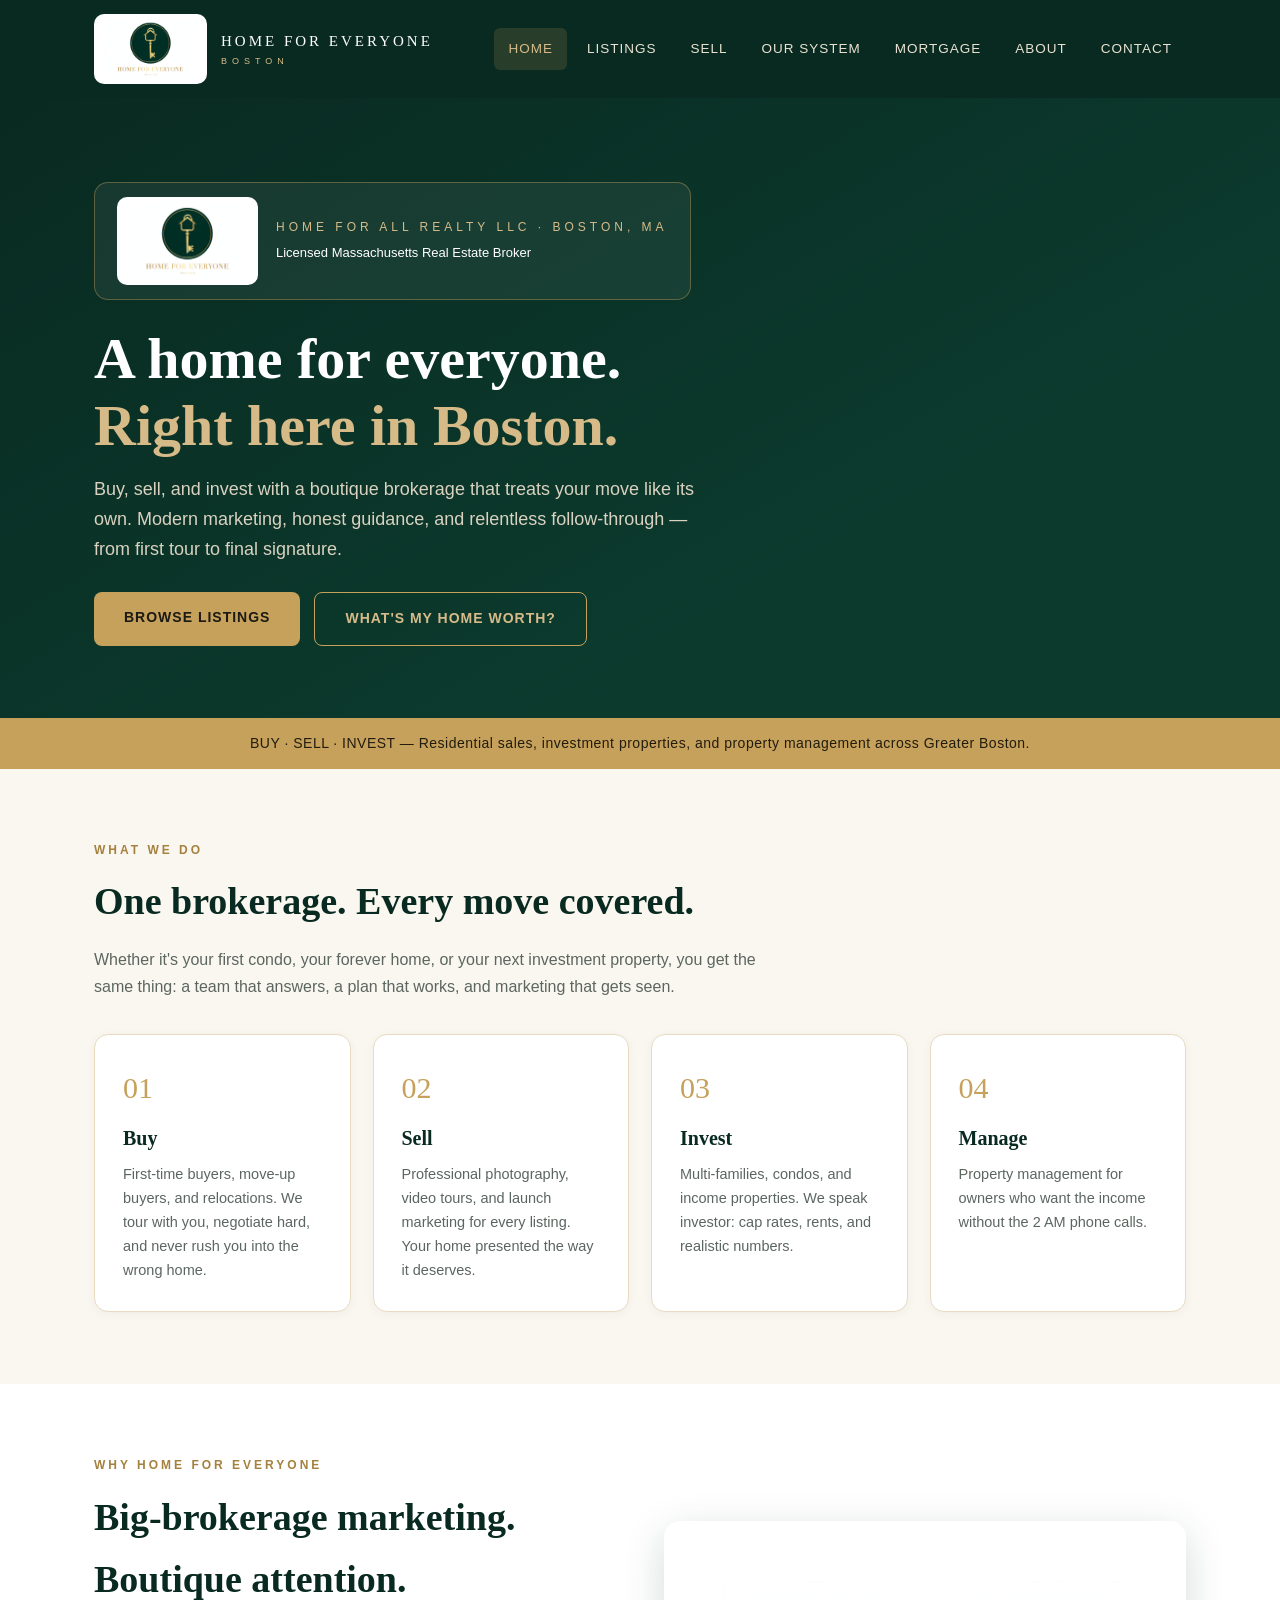
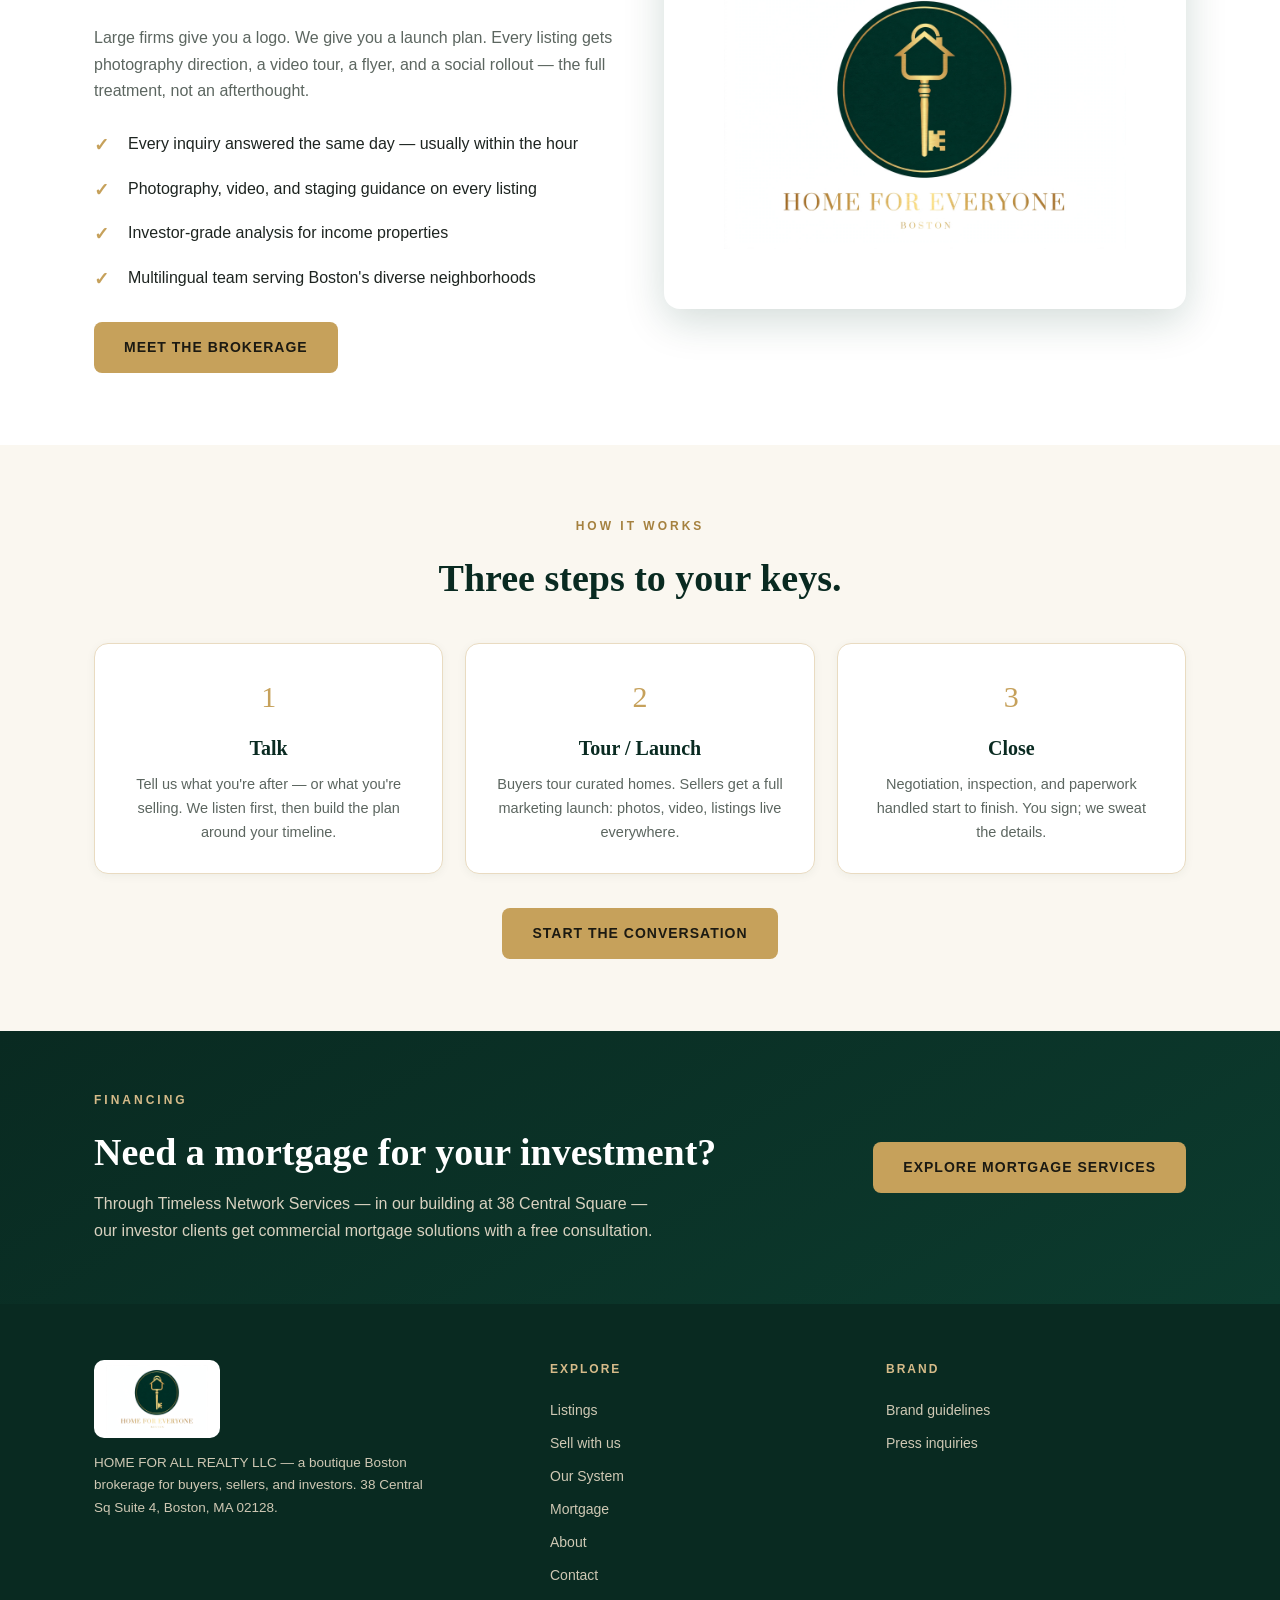
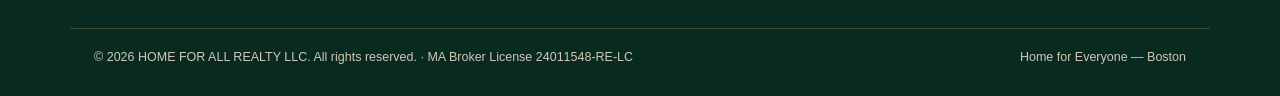
==== index.html @ 80302e9f "Add Our System page; Salustia Ortiz real listings at top of listings; admin listing fields for statu" ====
<!DOCTYPE html>
<html lang="en">
<head>
<meta charset="UTF-8">
<meta name="viewport" content="width=device-width, initial-scale=1.0">
<title>Home for Everyone — Boston | Buy, Sell, Invest</title>
<meta name="description" content="Home for Everyone — Boston. HOME FOR ALL REALTY LLC. Buy, sell, and invest in Boston real estate with a brokerage built around you.">
<link rel="stylesheet" href="assets/style.css">
<link rel="icon" href="assets/logo.webp">
</head>
<body>
<header class="site-header">
  <div class="header-inner">
    <a class="brand" href="index.html"><img src="assets/logo.webp" alt="Home for Everyone — Boston"><span class="word">HOME FOR EVERYONE<small>BOSTON</small></span></a>
    <button class="menu-btn" onclick="document.querySelector('nav.main').classList.toggle('open')">☰ Menu</button>
    <nav class="main">
      <a href="index.html" class="active">Home</a>
      <a href="listings.html">Listings</a>
      <a href="sell.html">Sell</a>
      <a href="os.html">Our System</a>
      <a href="mortgage.html">Mortgage</a>
      <a href="about.html">About</a>
      <a href="contact.html">Contact</a>
    </nav>
  </div>
</header>

<section class="hero">
  <div class="wrap">
    <div class="hero-badge"><img src="assets/logo.webp" alt="Home for Everyone logo"><div><div class="kicker">HOME FOR ALL REALTY LLC · Boston, MA</div><div style="color:#fff;font-size:13px;margin-top:4px">Licensed Massachusetts Real Estate Broker</div></div></div>
    <h1 data-hfe="hero_title">A home for everyone.<br><em>Right here in Boston.</em></h1>
    <p class="lede" data-hfe="hero_lede">Buy, sell, and invest with a boutique brokerage that treats your move like its own. Modern marketing, honest guidance, and relentless follow-through — from first tour to final signature.</p>
    <div class="cta-row">
      <a class="btn" href="listings.html">Browse listings</a>
      <a class="btn ghost" href="sell.html">What's my home worth?</a>
    </div>
  </div>
</section>

<div class="strip" data-hfe="notice"><strong>BUY · SELL · INVEST</strong> &nbsp;—&nbsp; Residential sales, investment properties, and property management across Greater Boston.</div>

<section class="section">
  <div class="wrap">
    <div class="eyebrow">What we do</div>
    <h2>One brokerage. Every move covered.</h2>
    <p class="sub">Whether it's your first condo, your forever home, or your next investment property, you get the same thing: a team that answers, a plan that works, and marketing that gets seen.</p>
    <div class="cards">
      <div class="card"><div class="n">01</div><h3>Buy</h3><p>First-time buyers, move-up buyers, and relocations. We tour with you, negotiate hard, and never rush you into the wrong home.</p></div>
      <div class="card"><div class="n">02</div><h3>Sell</h3><p>Professional photography, video tours, and launch marketing for every listing. Your home presented the way it deserves.</p></div>
      <div class="card"><div class="n">03</div><h3>Invest</h3><p>Multi-families, condos, and income properties. We speak investor: cap rates, rents, and realistic numbers.</p></div>
      <div class="card"><div class="n">04</div><h3>Manage</h3><p>Property management for owners who want the income without the 2 AM phone calls.</p></div>
    </div>
  </div>
</section>

<section class="section alt">
  <div class="wrap split">
    <div>
      <div class="eyebrow">Why Home for Everyone</div>
      <h2>Big-brokerage marketing.<br>Boutique attention.</h2>
      <p class="sub">Large firms give you a logo. We give you a launch plan. Every listing gets photography direction, a video tour, a flyer, and a social rollout — the full treatment, not an afterthought.</p>
      <ul class="check">
        <li>Every inquiry answered the same day — usually within the hour</li>
        <li>Photography, video, and staging guidance on every listing</li>
        <li>Investor-grade analysis for income properties</li>
        <li>Multilingual team serving Boston's diverse neighborhoods</li>
      </ul>
      <div class="cta-row" style="margin-top:22px"><a class="btn" href="about.html">Meet the brokerage</a></div>
    </div>
    <div><img class="frame" src="assets/logo.webp" alt="Home for Everyone — Boston logo" style="padding:60px;background:#fff"></div>
  </div>
</section>

<section class="section">
  <div class="wrap center">
    <div class="eyebrow">How it works</div>
    <h2>Three steps to your keys.</h2>
    <div class="cards">
      <div class="card"><div class="n">1</div><h3>Talk</h3><p>Tell us what you're after — or what you're selling. We listen first, then build the plan around your timeline.</p></div>
      <div class="card"><div class="n">2</div><h3>Tour / Launch</h3><p>Buyers tour curated homes. Sellers get a full marketing launch: photos, video, listings live everywhere.</p></div>
      <div class="card"><div class="n">3</div><h3>Close</h3><p>Negotiation, inspection, and paperwork handled start to finish. You sign; we sweat the details.</p></div>
    </div>
    <div class="cta-row" style="justify-content:center;margin-top:34px"><a class="btn" href="contact.html">Start the conversation</a></div>
  </div>
</section>

<section style="background:linear-gradient(150deg,var(--green-deep),var(--green));padding:60px 0">
  <div class="wrap" style="display:flex;align-items:center;justify-content:space-between;gap:28px;flex-wrap:wrap">
    <div>
      <div class="eyebrow" style="color:var(--gold-soft)">Financing</div>
      <h2 class="light" style="margin-bottom:8px">Need a mortgage for your investment?</h2>
      <p style="color:#d9d2c0;max-width:560px">Through Timeless Network Services — in our building at 38 Central Square — our investor clients get commercial mortgage solutions with a free consultation.</p>
    </div>
    <a class="btn" href="mortgage.html">Explore mortgage services</a>
  </div>
</section>

<footer>
  <div class="foot-grid">
    <div class="foot-brand">
      <img src="assets/logo.webp" alt="Home for Everyone — Boston">
      <p>HOME FOR ALL REALTY LLC — a boutique Boston brokerage for buyers, sellers, and investors. 38 Central Sq Suite 4, Boston, MA 02128.</p>
    </div>
    <div><h4>Explore</h4><a href="listings.html">Listings</a><a href="sell.html">Sell with us</a><a href="os.html">Our System</a><a href="mortgage.html">Mortgage</a><a href="about.html">About</a><a href="contact.html">Contact</a></div>
    <div><h4>Brand</h4><a href="brand.html">Brand guidelines</a><a href="contact.html">Press inquiries</a></div>
  </div>
  <div class="foot-bottom"><span>© 2026 HOME FOR ALL REALTY LLC. All rights reserved. · MA Broker License 24011548-RE-LC</span><span>Home for Everyone — Boston</span></div>
</footer>
<script src="assets/admin-data.js"></script>
</body>
</html>
---- assets/style.css ----
/* Home for Everyone — Boston | Brand stylesheet */
:root{
  --green:#0c3b2e; --green-deep:#082a21; --gold:#c6a15b; --gold-soft:#e3c98f;
  --ivory:#faf7f0; --ink:#1d2420; --muted:#5c6660; --line:#e8e0d0;
  --serif:"Playfair Display",Didot,"Bodoni MT",Georgia,"Times New Roman",serif;
  --sans:"Inter",-apple-system,"Segoe UI",Roboto,Helvetica,Arial,sans-serif;
}
*{box-sizing:border-box;margin:0;padding:0}
body{font-family:var(--sans);color:var(--ink);background:var(--ivory);line-height:1.65;font-size:16px}
img{max-width:100%;display:block}
a{color:var(--green)}
.wrap{max-width:1140px;margin:0 auto;padding:0 24px}
/* Header */
.site-header{background:var(--green-deep);position:sticky;top:0;z-index:50}
.header-inner{display:flex;align-items:center;justify-content:space-between;padding:14px 24px;max-width:1140px;margin:0 auto}
.brand{display:flex;align-items:center;gap:14px;text-decoration:none}
.brand img{height:70px;width:auto;background:#fff;border-radius:10px;padding:4px 10px}
.brand .word{color:#fff;font-family:var(--serif);font-size:15px;letter-spacing:3px}
.brand .word small{display:block;font-family:var(--sans);font-size:9px;letter-spacing:5px;color:var(--gold-soft)}
nav.main{display:flex;gap:6px}
nav.main a{color:#e9e2d2;text-decoration:none;font-size:13.5px;letter-spacing:1px;padding:10px 14px;border-radius:6px;text-transform:uppercase}
nav.main a:hover,nav.main a.active{background:rgba(198,161,91,.16);color:var(--gold-soft)}
.menu-btn{display:none;background:none;border:1px solid var(--gold);color:var(--gold-soft);border-radius:6px;padding:8px 12px;font-size:15px}
/* Hero */
.hero{background:linear-gradient(150deg,var(--green-deep) 0%,var(--green) 70%);color:#fff;padding:84px 0 72px;position:relative;overflow:hidden}
.hero h1{font-family:var(--serif);font-size:clamp(34px,5vw,58px);line-height:1.15;margin:18px 0 16px;font-weight:600}
.hero h1 em{color:var(--gold-soft);font-style:normal}
.hero .kicker{color:var(--gold-soft);letter-spacing:4px;font-size:12px;text-transform:uppercase}
.hero p.lede{color:#d9d2c0;font-size:18px;max-width:620px;margin-bottom:28px}
.hero-badge{display:inline-flex;align-items:center;gap:18px;background:rgba(255,255,255,.06);border:1px solid rgba(198,161,91,.4);border-radius:14px;padding:14px 22px;margin-bottom:8px}
.hero-badge img{height:88px;background:#fff;border-radius:10px;padding:5px 12px}
.btn{display:inline-block;background:var(--gold);color:#1c1a12;text-decoration:none;font-weight:700;letter-spacing:1px;padding:14px 30px;border-radius:8px;font-size:14px;text-transform:uppercase;border:none;cursor:pointer}
.btn:hover{background:var(--gold-soft)}
.btn.ghost{background:transparent;color:var(--gold-soft);border:1px solid var(--gold)}
.btn.ghost:hover{background:rgba(198,161,91,.14)}
.cta-row{display:flex;gap:14px;flex-wrap:wrap}
/* Sections */
.section{padding:72px 0}
.section.alt{background:#fff}
.eyebrow{color:#a5813f;letter-spacing:3px;font-size:12px;text-transform:uppercase;margin-bottom:10px;font-weight:700}
h2{font-family:var(--serif);font-size:clamp(26px,3.4vw,38px);color:var(--green-deep);margin-bottom:14px;font-weight:600}
h2.light{color:#fff}
.section p.sub{color:var(--muted);max-width:680px;margin-bottom:8px}
.center{text-align:center}.center p.sub{margin:0 auto 8px}
/* Cards */
.cards{display:grid;grid-template-columns:repeat(auto-fit,minmax(250px,1fr));gap:22px;margin-top:34px}
.card{background:#fff;border:1px solid var(--line);border-radius:14px;padding:28px;box-shadow:0 2px 10px rgba(12,59,46,.05)}
.card .n{font-family:var(--serif);color:var(--gold);font-size:30px}
.card h3{font-family:var(--serif);color:var(--green-deep);margin:10px 0 8px;font-size:20px}
.card p{color:var(--muted);font-size:14.5px}
/* Listings */
.listing-grid{display:grid;grid-template-columns:repeat(auto-fit,minmax(300px,1fr));gap:24px;margin-top:34px}
.listing{background:#fff;border:1px solid var(--line);border-radius:14px;overflow:hidden}
.listing .ph{height:200px;background:linear-gradient(135deg,#dfe7e2,#c9d4cc);display:flex;align-items:center;justify-content:center;color:#7d8a83;font-size:13px;letter-spacing:2px}
.listing .body{padding:22px}
.listing .price{font-family:var(--serif);font-size:24px;color:var(--green-deep)}
.listing .addr{color:var(--muted);font-size:14px;margin:4px 0 10px}
.listing .facts{display:flex;gap:16px;font-size:13px;color:var(--muted);margin-bottom:12px}
.tag{display:inline-block;font-size:10.5px;letter-spacing:1.5px;text-transform:uppercase;background:#f0e9d8;color:#8a6d2f;border-radius:20px;padding:4px 12px;margin-bottom:10px;margin-right:6px}
.tag.green{background:var(--green);color:#fff}
/* Split */
.split{display:grid;grid-template-columns:1fr 1fr;gap:48px;align-items:center}
.split img.frame{border-radius:16px;box-shadow:0 12px 40px rgba(12,59,46,.18)}
ul.check{list-style:none;margin:18px 0}
ul.check li{padding:9px 0 9px 34px;position:relative;color:var(--ink)}
ul.check li::before{content:"✓";position:absolute;left:0;color:var(--gold);font-weight:800;font-size:18px}
/* Forms */
.form{background:#fff;border:1px solid var(--line);border-radius:14px;padding:34px;max-width:640px}
.form label{display:block;font-size:13px;font-weight:700;letter-spacing:.5px;margin:16px 0 6px;color:var(--green-deep)}
.form input,.form select,.form textarea{width:100%;border:1px solid var(--line);border-radius:8px;padding:12px 14px;font-size:15px;font-family:var(--sans);background:var(--ivory)}
.form textarea{min-height:120px;resize:vertical}
.form .note{font-size:12.5px;color:var(--muted);margin-top:14px}
.form-ok{display:none;background:#eef7f0;border:1px solid #bfe3c9;color:#1e6b34;border-radius:10px;padding:16px;margin-top:18px}
/* Brand page */
.swatch-grid{display:grid;grid-template-columns:repeat(auto-fit,minmax(180px,1fr));gap:18px;margin-top:26px}
.swatch{border:1px solid var(--line);border-radius:12px;overflow:hidden;background:#fff}
.swatch .c{height:110px}
.swatch .t{padding:14px;font-size:13px}
.swatch .t strong{display:block;font-size:14px}
.type-spec{background:#fff;border:1px solid var(--line);border-radius:12px;padding:26px;margin-top:18px}
.type-spec .demo-serif{font-family:var(--serif);font-size:30px;color:var(--green-deep)}
.type-spec .demo-sans{font-family:var(--sans);font-size:18px;color:var(--ink)}
.do-dont{display:grid;grid-template-columns:1fr 1fr;gap:22px;margin-top:26px}
.do-dont .dd{background:#fff;border:1px solid var(--line);border-radius:12px;padding:24px}
.do-dont h4{margin-bottom:10px}
/* Footer */
footer{background:var(--green-deep);color:#cfc8b4;padding:56px 0 28px;margin-top:0}
.foot-grid{display:grid;grid-template-columns:1.4fr 1fr 1fr;gap:36px;max-width:1140px;margin:0 auto;padding:0 24px}
.foot-grid h4{color:var(--gold-soft);letter-spacing:2px;font-size:12px;text-transform:uppercase;margin-bottom:14px}
.foot-grid a{color:#cfc8b4;text-decoration:none;display:block;padding:5px 0;font-size:14px}
.foot-grid a:hover{color:#fff}
.foot-brand img{height:78px;background:#fff;border-radius:10px;padding:5px 12px;margin-bottom:14px}
.foot-brand p{font-size:13.5px;max-width:340px}
.foot-bottom{max-width:1140px;margin:36px auto 0;padding:18px 24px 0;border-top:1px solid rgba(198,161,91,.25);font-size:12.5px;display:flex;justify-content:space-between;flex-wrap:wrap;gap:10px}
/* Banner strip */
.strip{background:var(--gold);color:#221c0e;padding:14px 0;text-align:center;font-size:14px;letter-spacing:.5px}
.strip strong{letter-spacing:2px}
/* Responsive */
@media(max-width:860px){
  .brand img{height:56px}
  .split{grid-template-columns:1fr}
  .do-dont{grid-template-columns:1fr}
  nav.main{display:none;position:absolute;top:100%;left:0;right:0;background:var(--green-deep);flex-direction:column;padding:10px 24px 18px}
  nav.main.open{display:flex}
  .menu-btn{display:block}
  .foot-grid{grid-template-columns:1fr}
  .section{padding:52px 0}
}
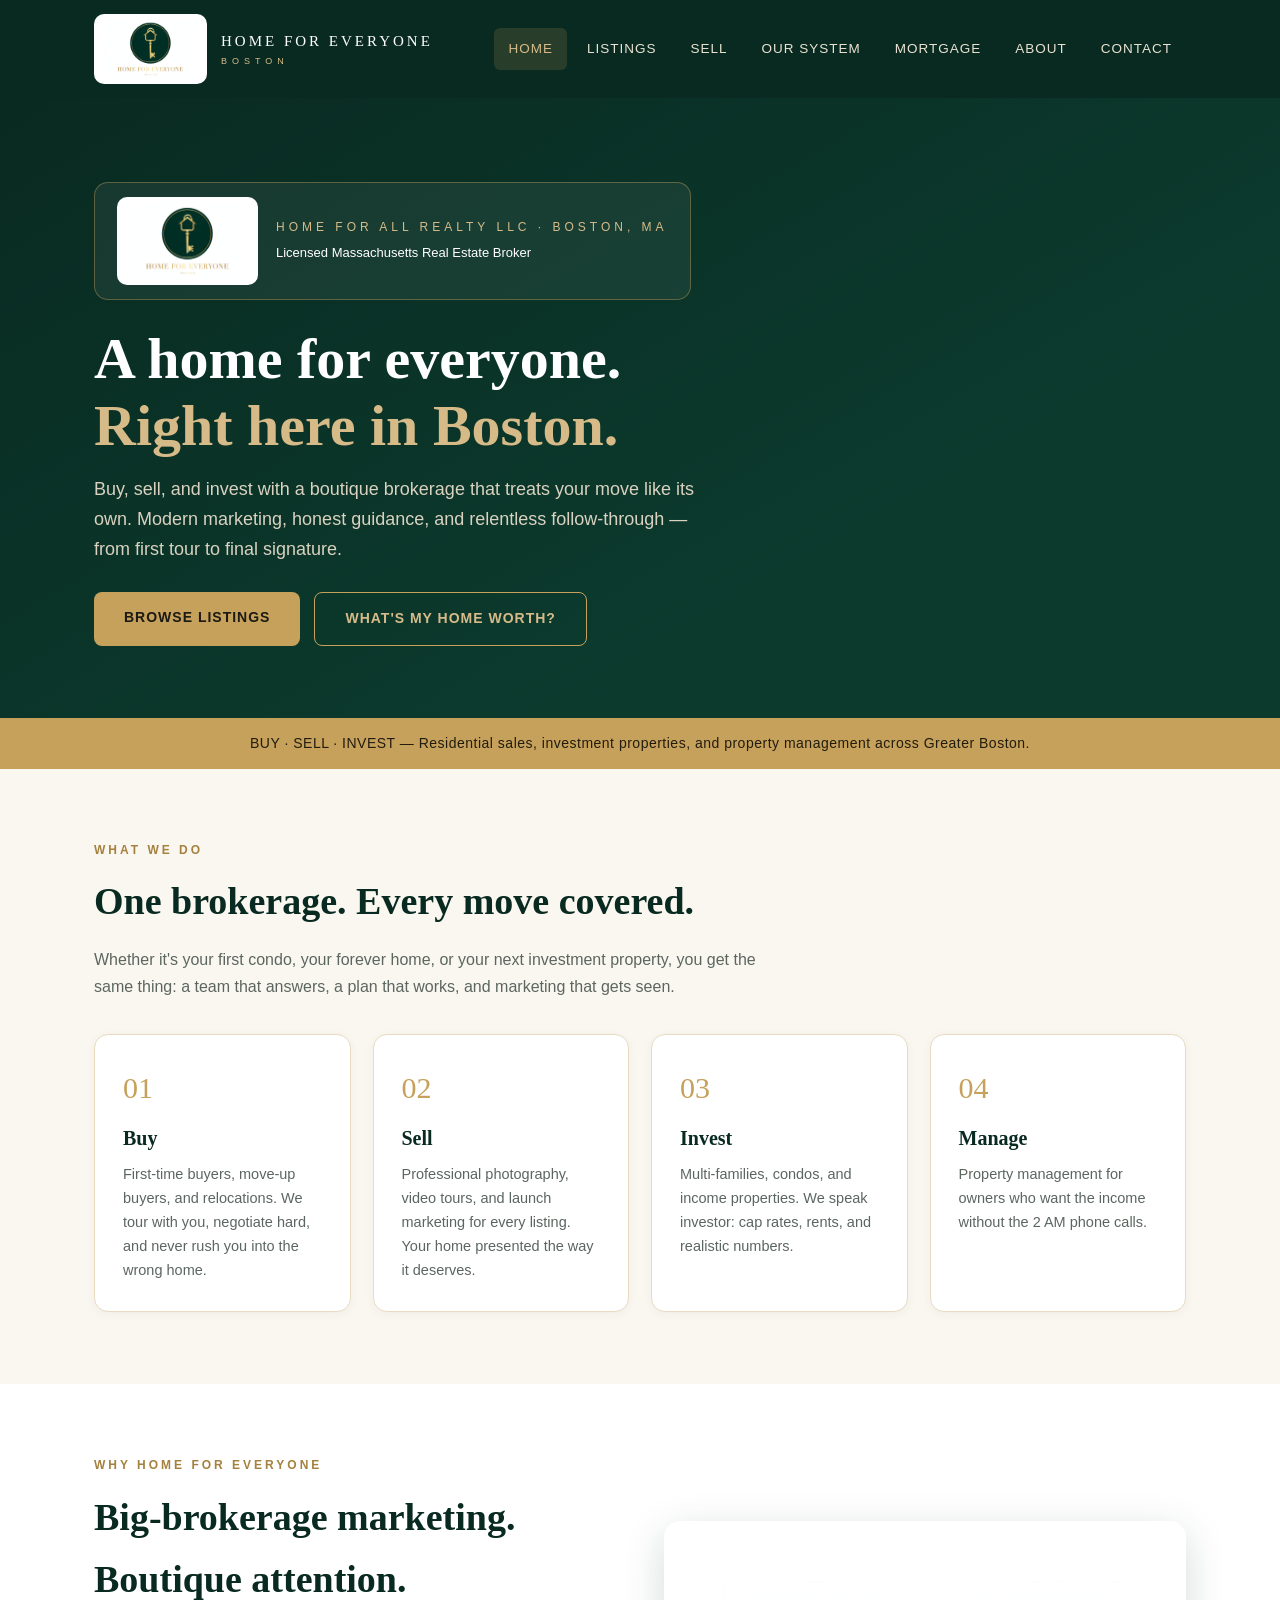
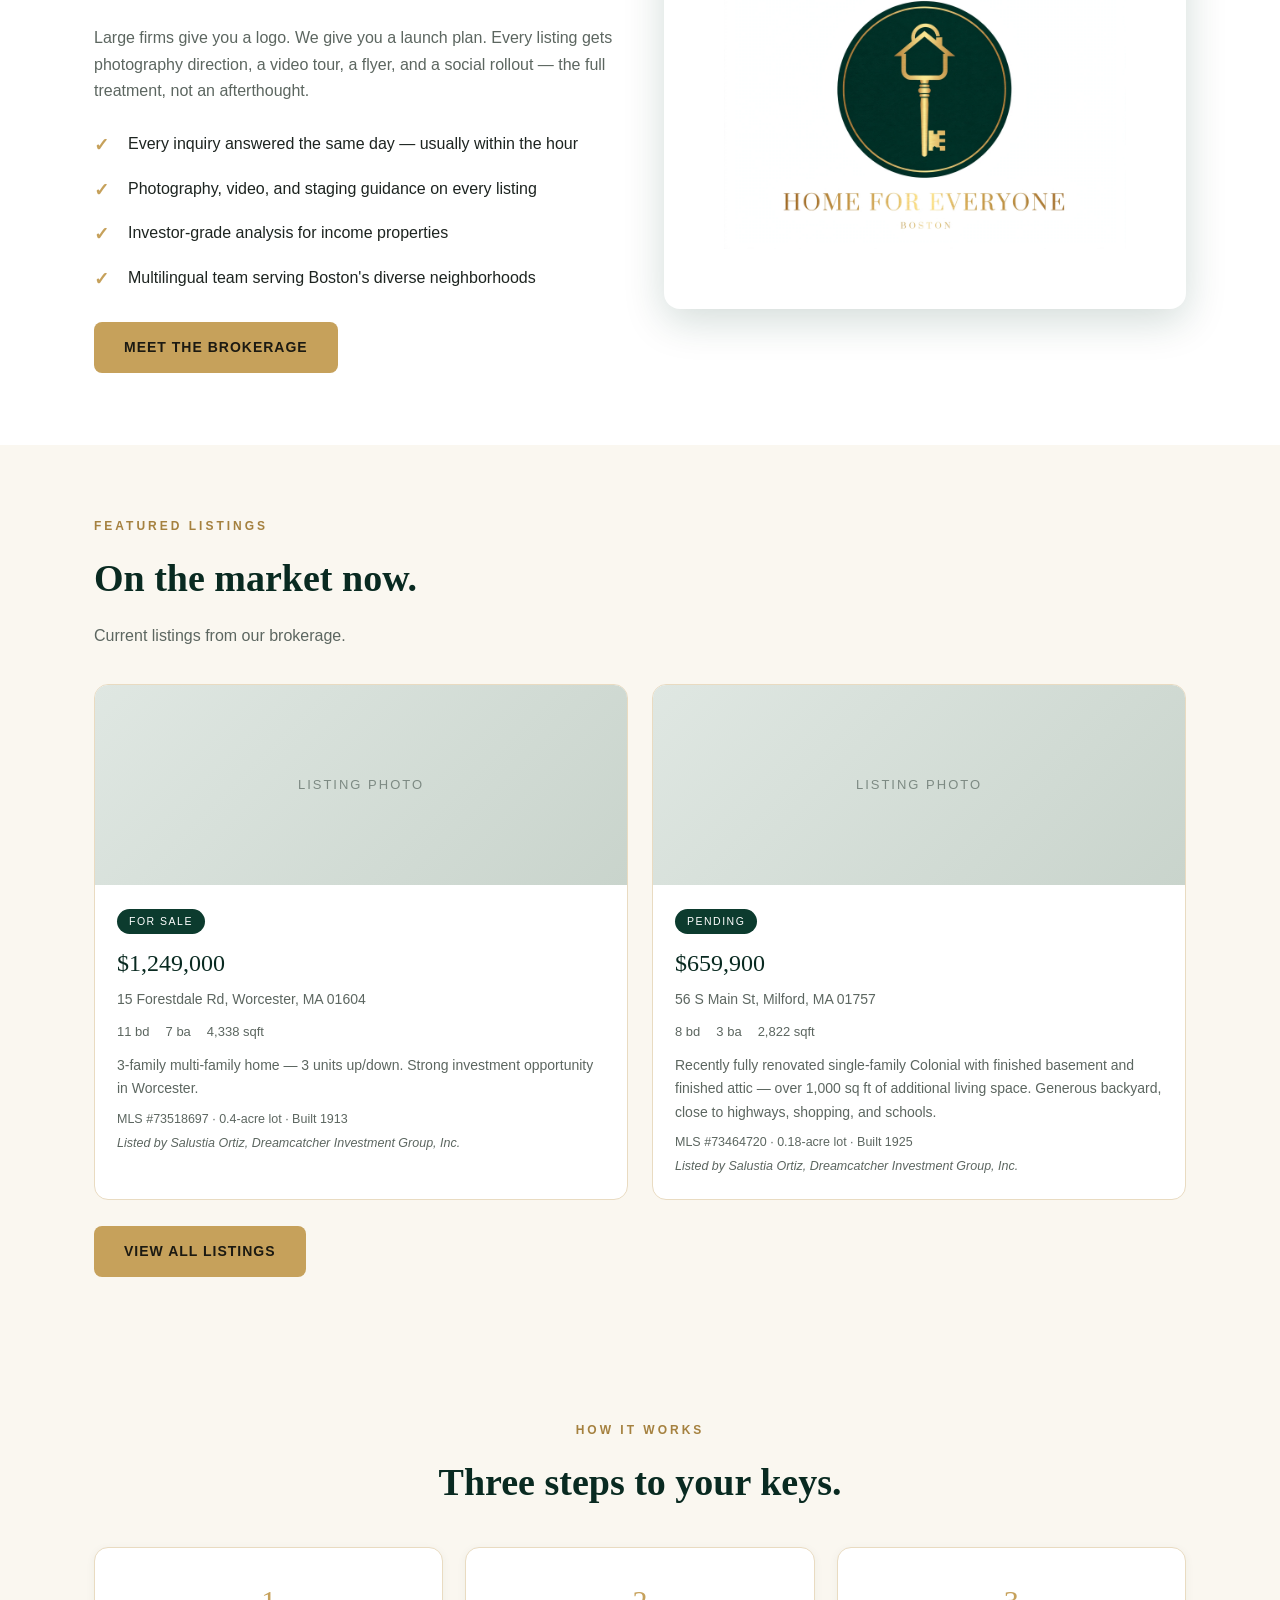
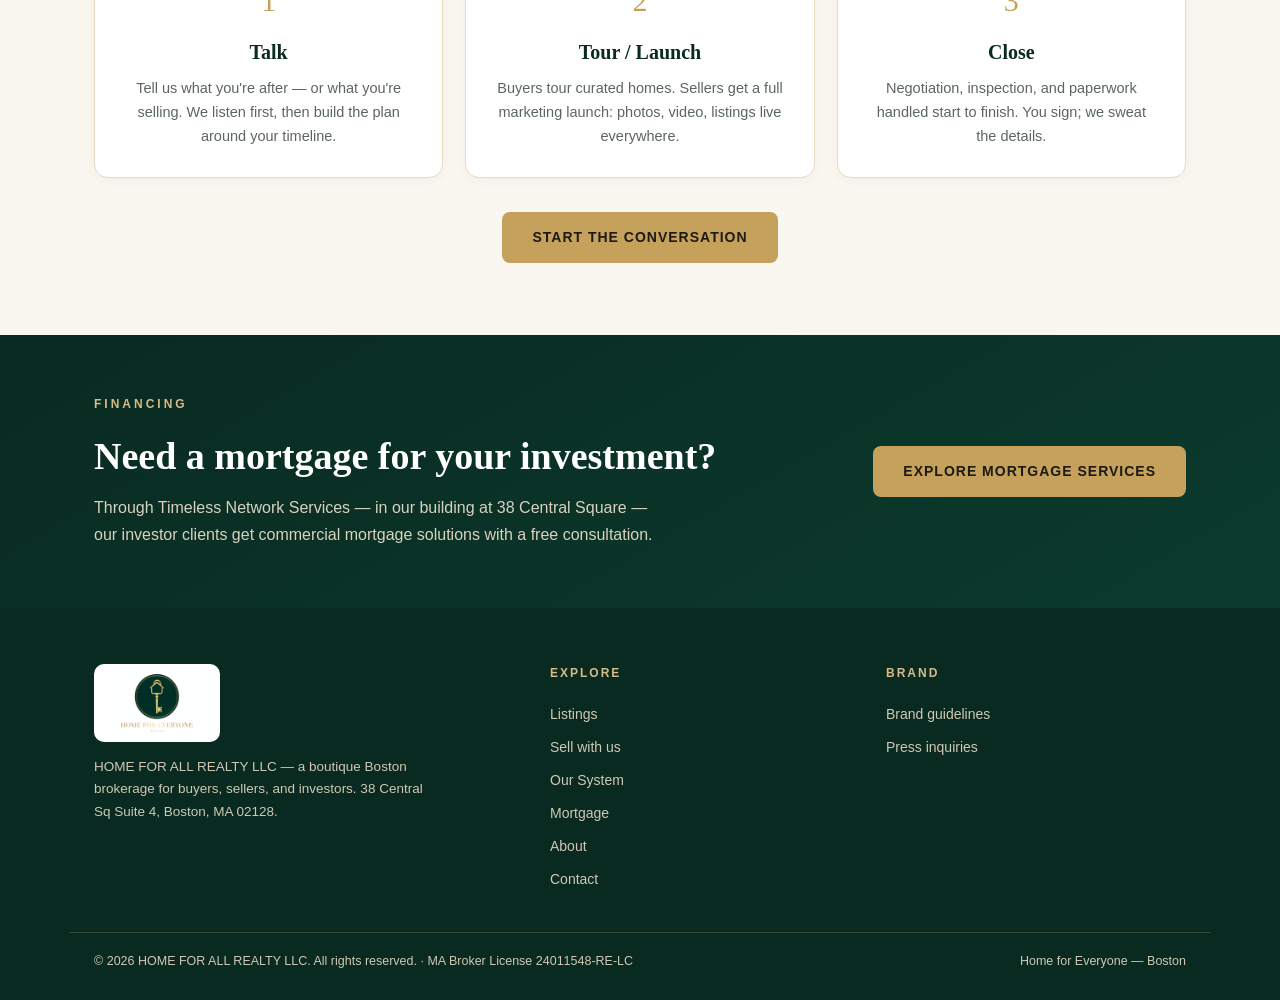
==== commit 5d727e72: "Homepage featured listings: her real listings on the first page" ====
--- a/index.html
+++ b/index.html
@@ -72,6 +72,16 @@
 </section>
 
 <section class="section">
+  <div class="wrap">
+    <div class="eyebrow">Featured listings</div>
+    <h2>On the market now.</h2>
+    <p class="sub">Current listings from our brokerage.</p>
+    <div class="listing-grid" id="featured-grid"></div>
+    <div class="cta-row" style="margin-top:26px"><a class="btn" href="listings.html">View all listings</a></div>
+  </div>
+</section>
+
+<section class="section">
   <div class="wrap center">
     <div class="eyebrow">How it works</div>
     <h2>Three steps to your keys.</h2>
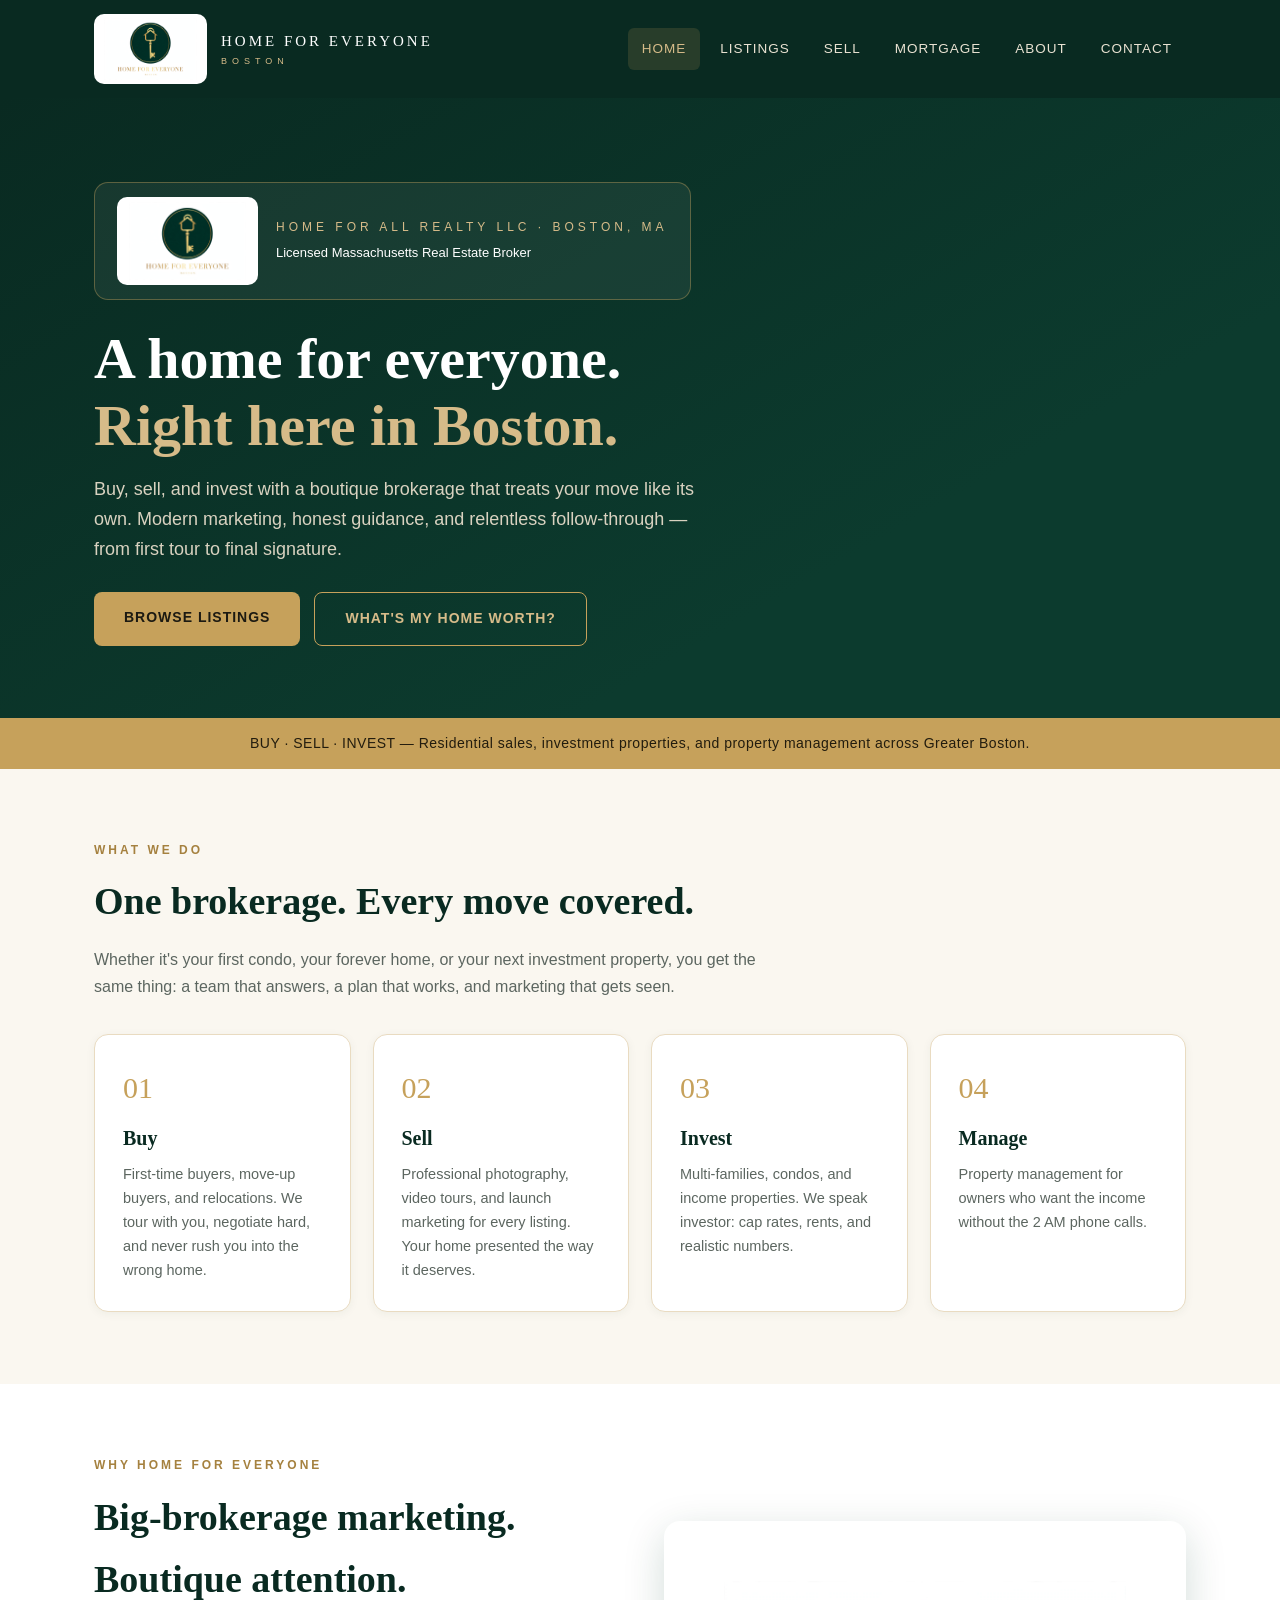
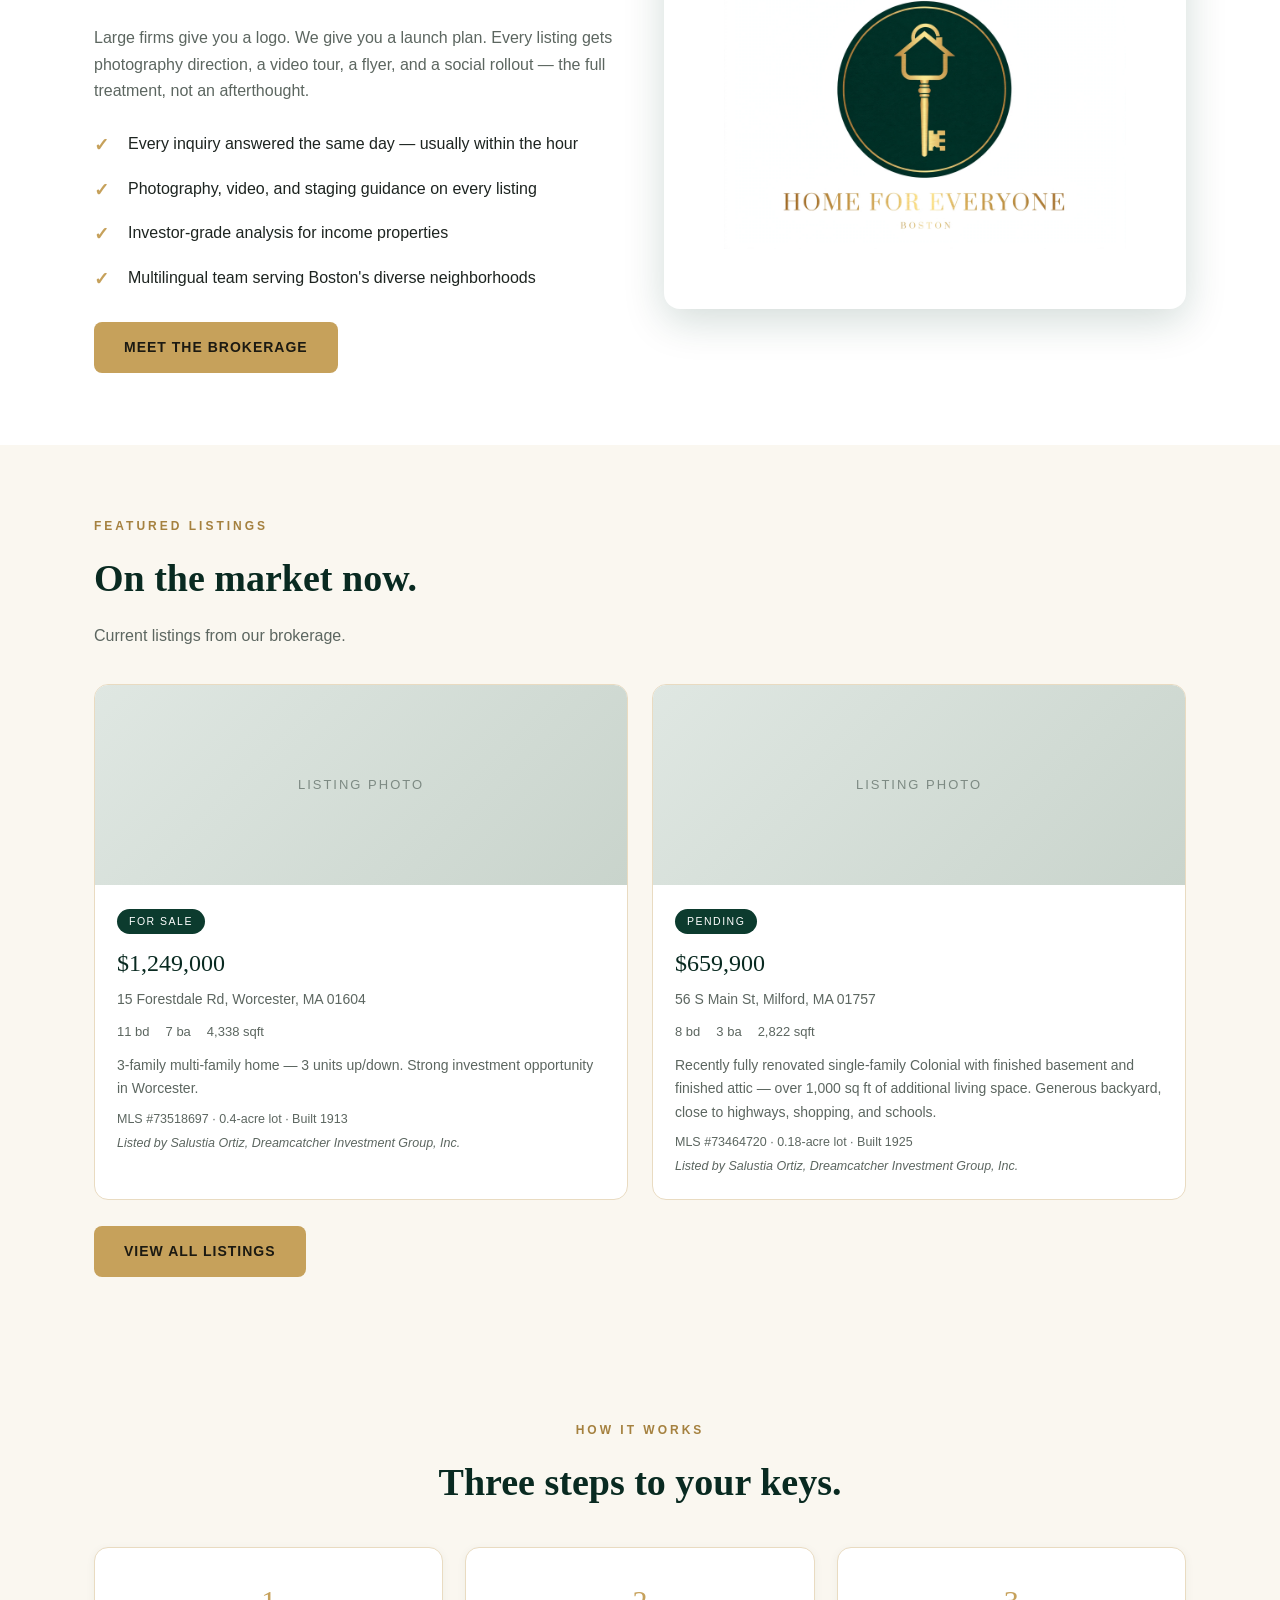
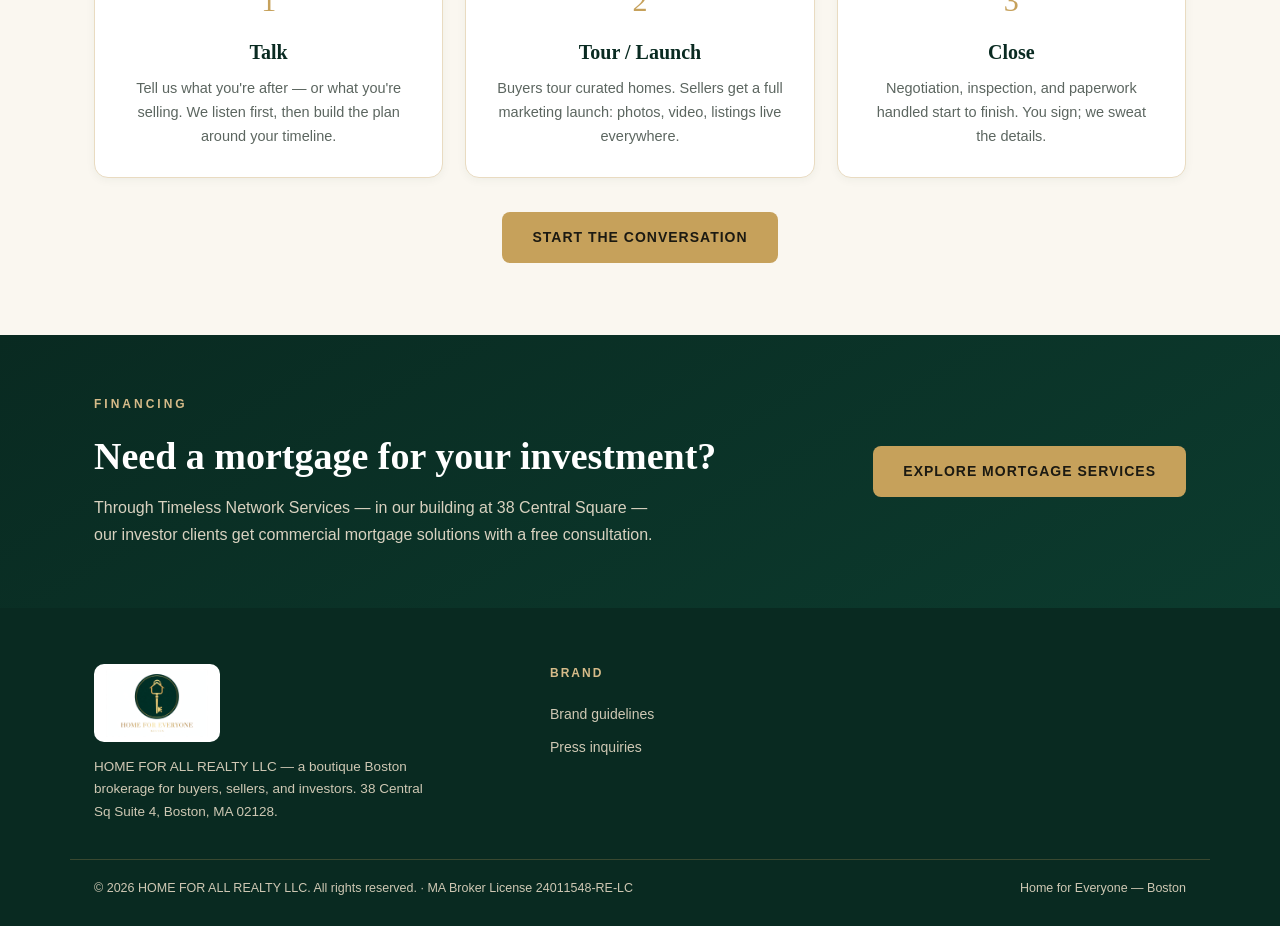
==== commit 75e9e027: "Move Our System to back office: remove from public nav/footer, link from admin" ====
--- a/index.html
+++ b/index.html
@@ -17,7 +17,6 @@
       <a href="index.html" class="active">Home</a>
       <a href="listings.html">Listings</a>
       <a href="sell.html">Sell</a>
-      <a href="os.html">Our System</a>
       <a href="mortgage.html">Mortgage</a>
       <a href="about.html">About</a>
       <a href="contact.html">Contact</a>
@@ -111,7 +110,6 @@
       <img src="assets/logo.webp" alt="Home for Everyone — Boston">
       <p>HOME FOR ALL REALTY LLC — a boutique Boston brokerage for buyers, sellers, and investors. 38 Central Sq Suite 4, Boston, MA 02128.</p>
     </div>
-    <div><h4>Explore</h4><a href="listings.html">Listings</a><a href="sell.html">Sell with us</a><a href="os.html">Our System</a><a href="mortgage.html">Mortgage</a><a href="about.html">About</a><a href="contact.html">Contact</a></div>
     <div><h4>Brand</h4><a href="brand.html">Brand guidelines</a><a href="contact.html">Press inquiries</a></div>
   </div>
   <div class="foot-bottom"><span>© 2026 HOME FOR ALL REALTY LLC. All rights reserved. · MA Broker License 24011548-RE-LC</span><span>Home for Everyone — Boston</span></div>
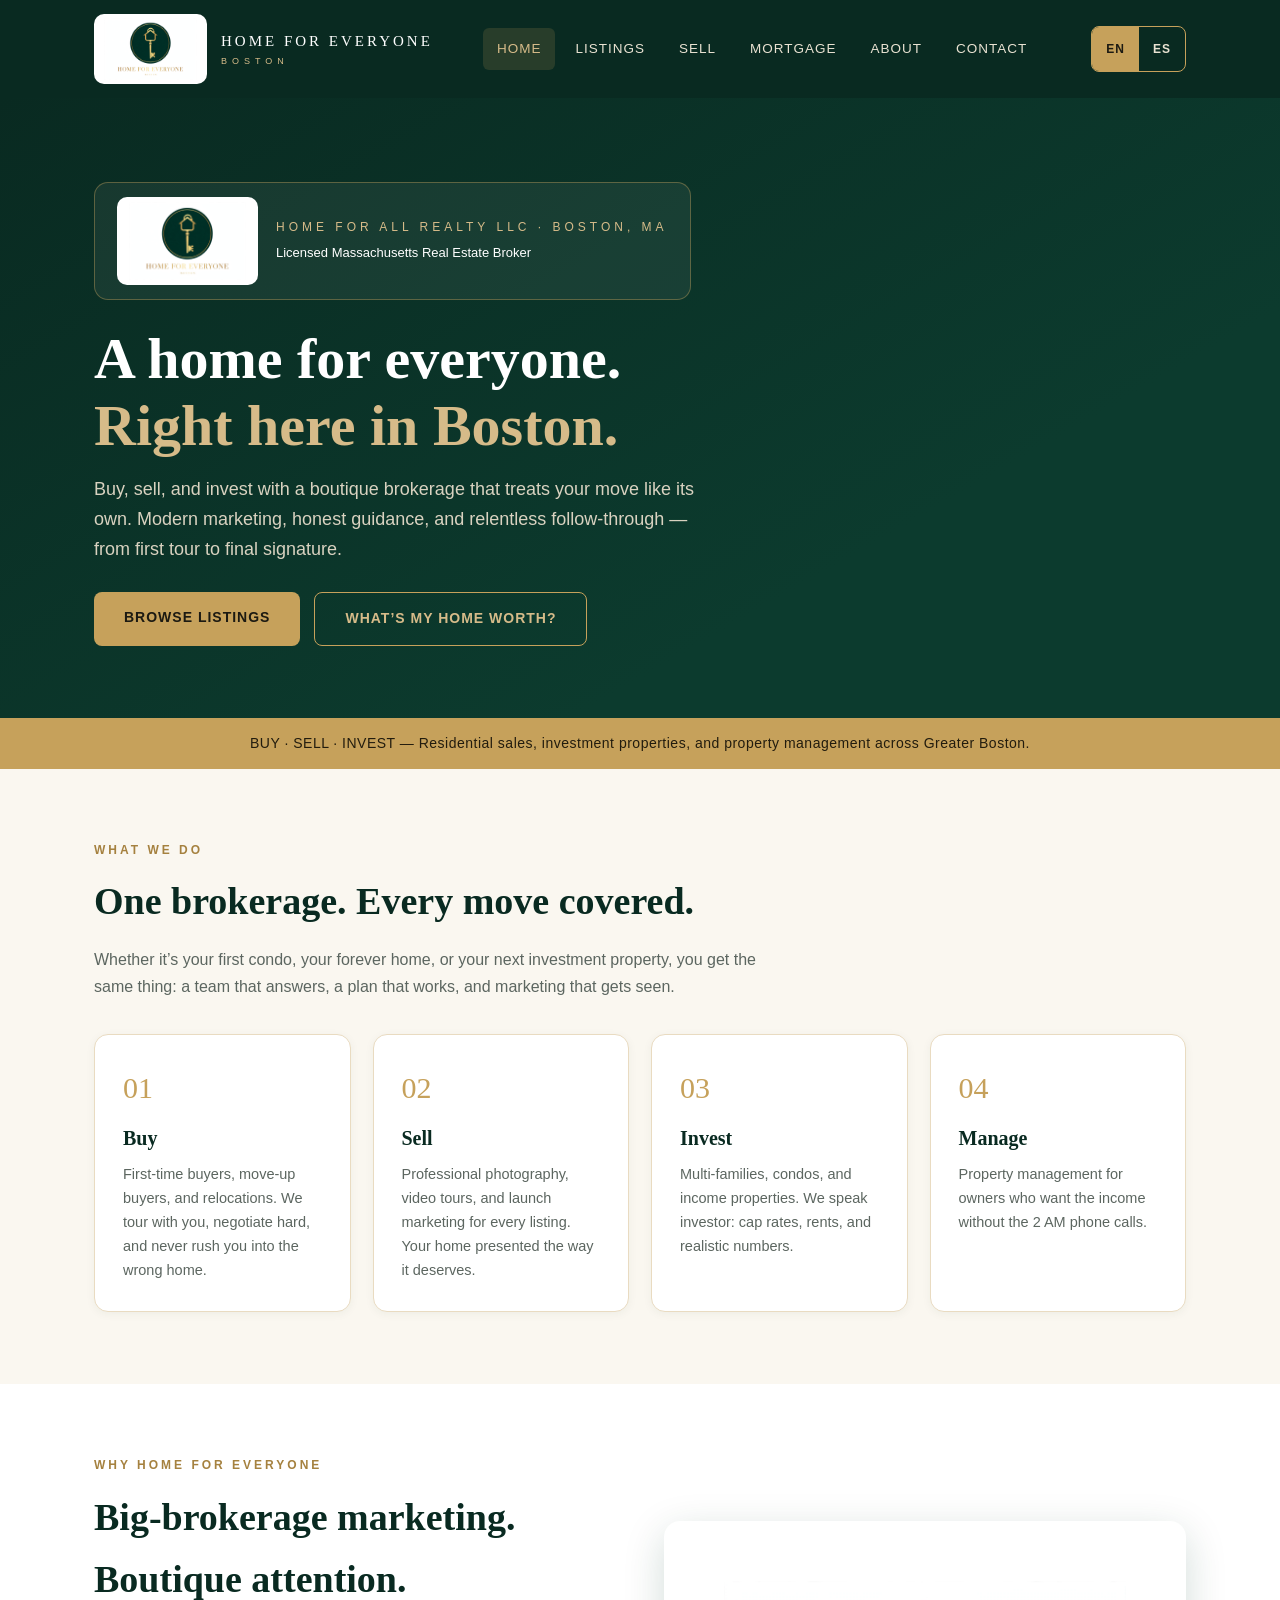
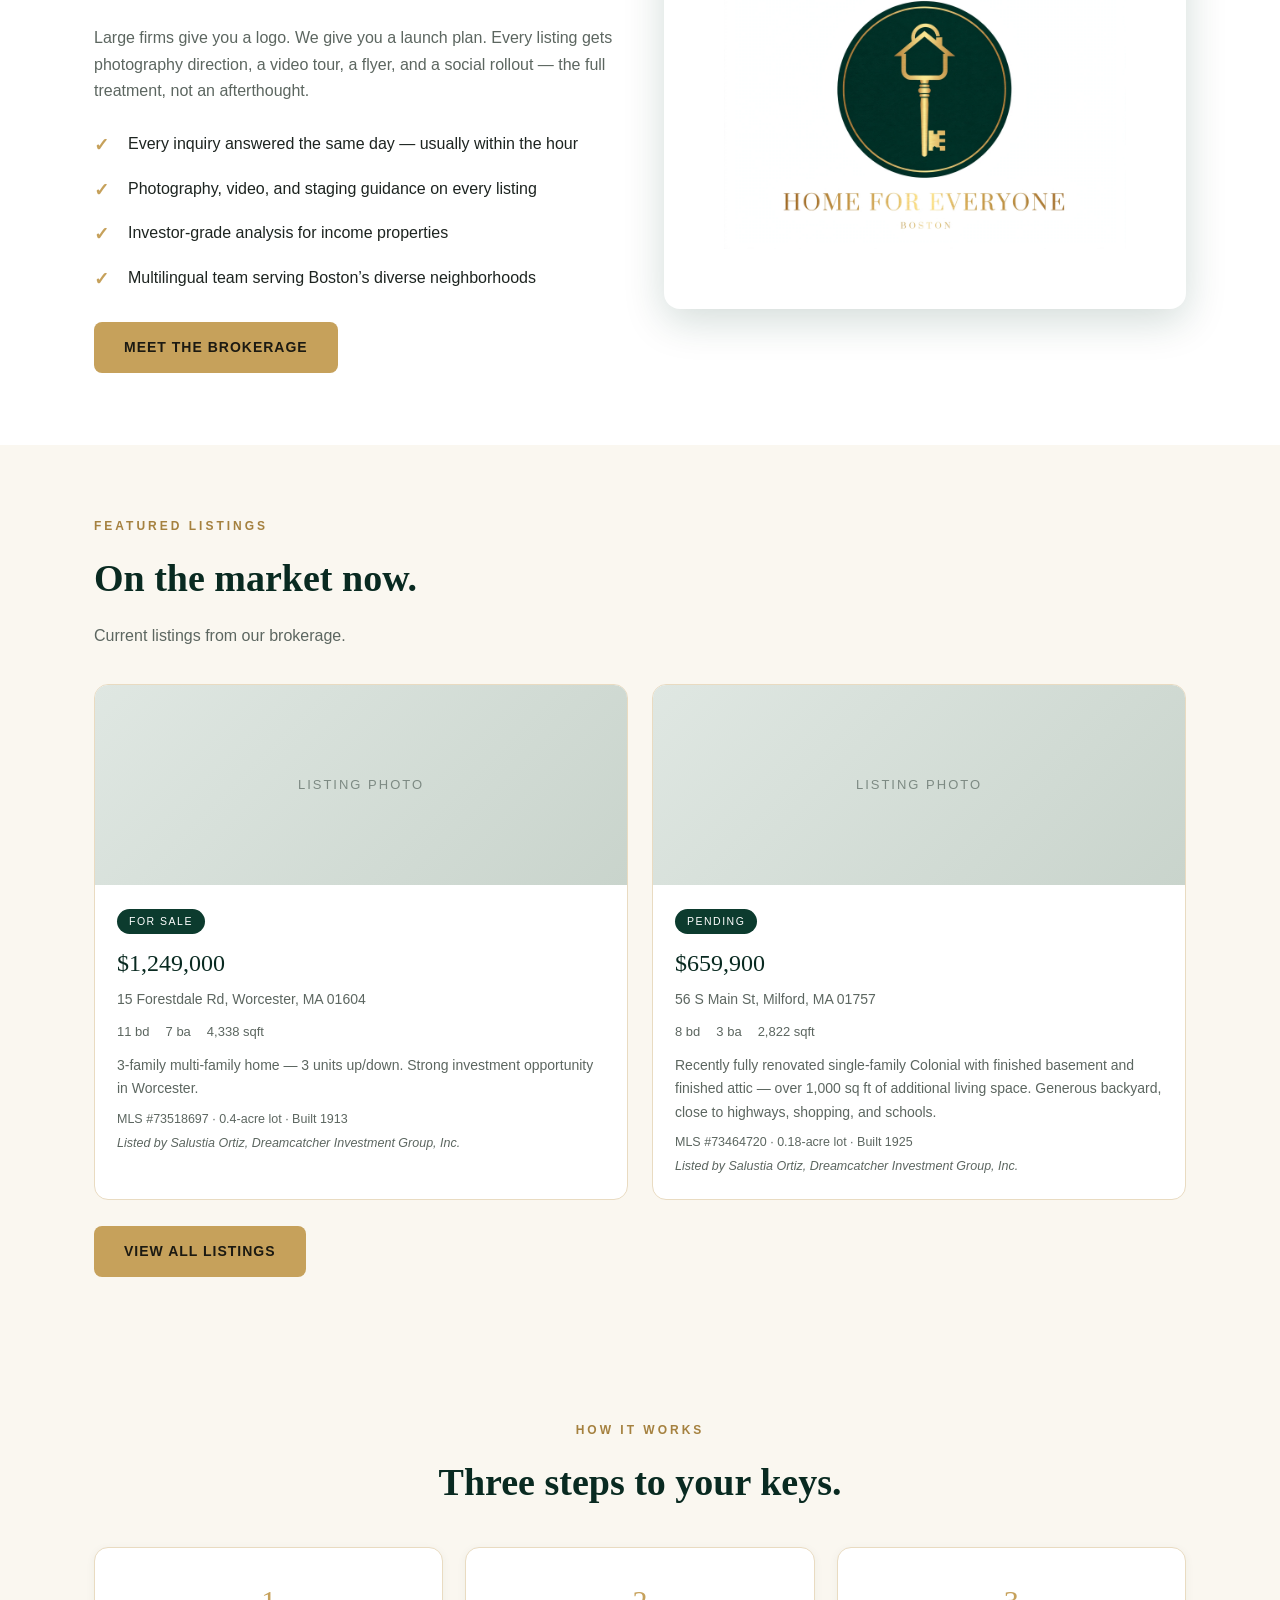
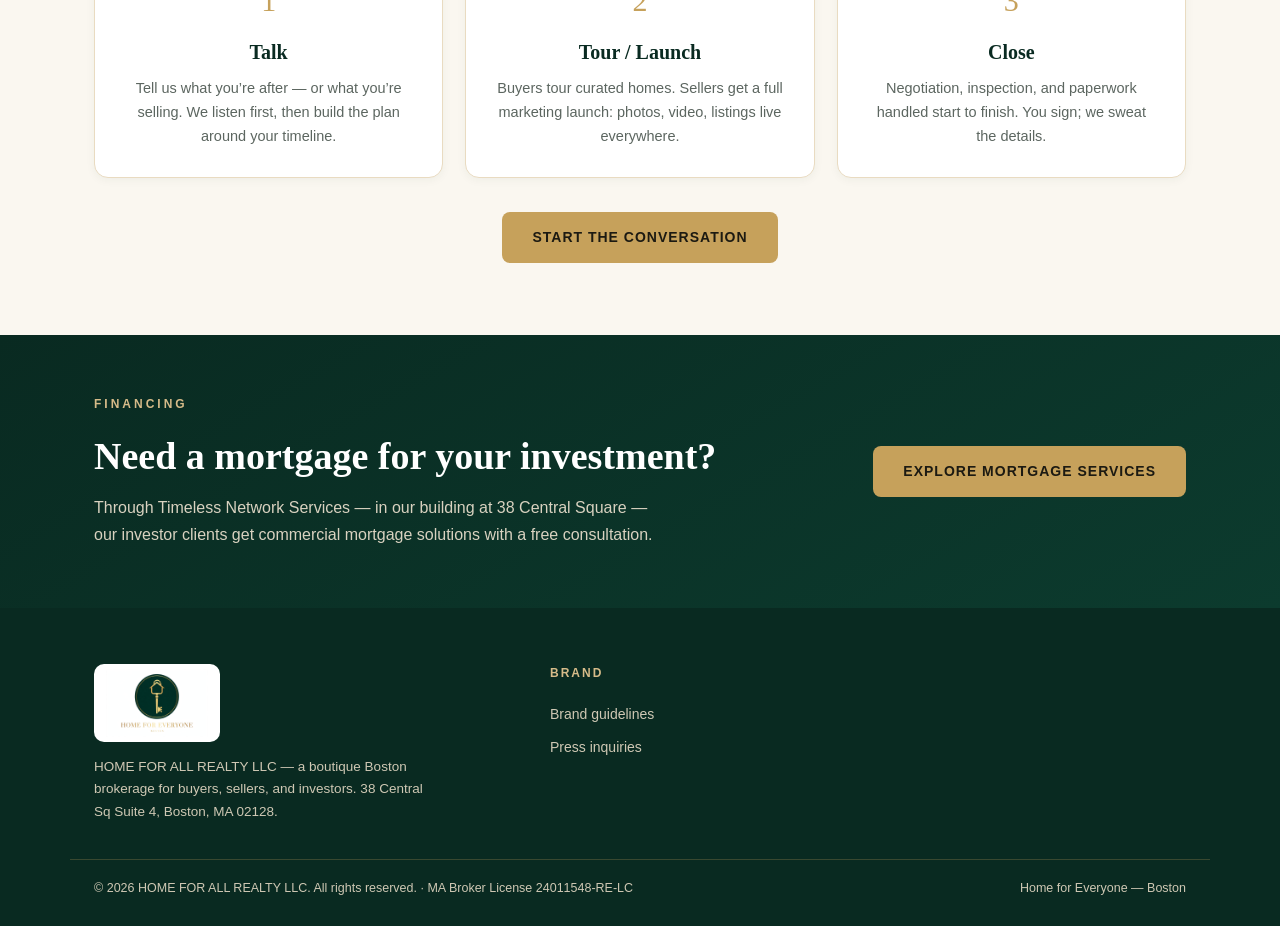
==== commit d2a677cb: "Bilingual EN/ES + mobile hardening" ====
--- a/index.html
+++ b/index.html
@@ -12,26 +12,29 @@
 <header class="site-header">
   <div class="header-inner">
     <a class="brand" href="index.html"><img src="assets/logo.webp" alt="Home for Everyone — Boston"><span class="word">HOME FOR EVERYONE<small>BOSTON</small></span></a>
-    <button class="menu-btn" onclick="document.querySelector('nav.main').classList.toggle('open')">☰ Menu</button>
     <nav class="main">
-      <a href="index.html" class="active">Home</a>
-      <a href="listings.html">Listings</a>
-      <a href="sell.html">Sell</a>
-      <a href="mortgage.html">Mortgage</a>
-      <a href="about.html">About</a>
-      <a href="contact.html">Contact</a>
+      <a href="index.html" class="active" data-i18n="nav_home">Home</a>
+      <a href="listings.html" data-i18n="nav_listings">Listings</a>
+      <a href="sell.html" data-i18n="nav_sell">Sell</a>
+      <a href="mortgage.html" data-i18n="nav_mortgage">Mortgage</a>
+      <a href="about.html" data-i18n="nav_about">About</a>
+      <a href="contact.html" data-i18n="nav_contact">Contact</a>
     </nav>
+    <div class="lang-toggle" role="group" aria-label="Language / Idioma">
+      <button type="button" data-setlang="en" class="active">EN</button><button type="button" data-setlang="es">ES</button>
+    </div>
+    <button class="menu-btn" data-i18n="menu_btn" onclick="document.querySelector('nav.main').classList.toggle('open')">☰ Menu</button>
   </div>
 </header>
 
 <section class="hero">
   <div class="wrap">
-    <div class="hero-badge"><img src="assets/logo.webp" alt="Home for Everyone logo"><div><div class="kicker">HOME FOR ALL REALTY LLC · Boston, MA</div><div style="color:#fff;font-size:13px;margin-top:4px">Licensed Massachusetts Real Estate Broker</div></div></div>
+    <div class="hero-badge"><img src="assets/logo.webp" alt="Home for Everyone logo"><div><div class="kicker">HOME FOR ALL REALTY LLC · Boston, MA</div><div data-i18n="hero_badge_sub" style="color:#fff;font-size:13px;margin-top:4px">Licensed Massachusetts Real Estate Broker</div></div></div>
     <h1 data-hfe="hero_title">A home for everyone.<br><em>Right here in Boston.</em></h1>
     <p class="lede" data-hfe="hero_lede">Buy, sell, and invest with a boutique brokerage that treats your move like its own. Modern marketing, honest guidance, and relentless follow-through — from first tour to final signature.</p>
     <div class="cta-row">
-      <a class="btn" href="listings.html">Browse listings</a>
-      <a class="btn ghost" href="sell.html">What's my home worth?</a>
+      <a class="btn" href="listings.html" data-i18n="cta_browse">Browse listings</a>
+      <a class="btn ghost" href="sell.html" data-i18n="cta_worth">What&rsquo;s my home worth?</a>
     </div>
   </div>
 </section>
@@ -40,14 +43,14 @@
 
 <section class="section">
   <div class="wrap">
-    <div class="eyebrow">What we do</div>
-    <h2>One brokerage. Every move covered.</h2>
-    <p class="sub">Whether it's your first condo, your forever home, or your next investment property, you get the same thing: a team that answers, a plan that works, and marketing that gets seen.</p>
+    <div class="eyebrow" data-i18n="idx_eyebrow1">What we do</div>
+    <h2 data-i18n="idx_h2_1">One brokerage. Every move covered.</h2>
+    <p class="sub" data-i18n="idx_sub1">Whether it&rsquo;s your first condo, your forever home, or your next investment property, you get the same thing: a team that answers, a plan that works, and marketing that gets seen.</p>
     <div class="cards">
-      <div class="card"><div class="n">01</div><h3>Buy</h3><p>First-time buyers, move-up buyers, and relocations. We tour with you, negotiate hard, and never rush you into the wrong home.</p></div>
-      <div class="card"><div class="n">02</div><h3>Sell</h3><p>Professional photography, video tours, and launch marketing for every listing. Your home presented the way it deserves.</p></div>
-      <div class="card"><div class="n">03</div><h3>Invest</h3><p>Multi-families, condos, and income properties. We speak investor: cap rates, rents, and realistic numbers.</p></div>
-      <div class="card"><div class="n">04</div><h3>Manage</h3><p>Property management for owners who want the income without the 2 AM phone calls.</p></div>
+      <div class="card"><div class="n">01</div><h3 data-i18n="idx_c1t">Buy</h3><p data-i18n="idx_c1p">First-time buyers, move-up buyers, and relocations. We tour with you, negotiate hard, and never rush you into the wrong home.</p></div>
+      <div class="card"><div class="n">02</div><h3 data-i18n="idx_c2t">Sell</h3><p data-i18n="idx_c2p">Professional photography, video tours, and launch marketing for every listing. Your home presented the way it deserves.</p></div>
+      <div class="card"><div class="n">03</div><h3 data-i18n="idx_c3t">Invest</h3><p data-i18n="idx_c3p">Multi-families, condos, and income properties. We speak investor: cap rates, rents, and realistic numbers.</p></div>
+      <div class="card"><div class="n">04</div><h3 data-i18n="idx_c4t">Manage</h3><p data-i18n="idx_c4p">Property management for owners who want the income without the 2 AM phone calls.</p></div>
     </div>
   </div>
 </section>
@@ -55,16 +58,16 @@
 <section class="section alt">
   <div class="wrap split">
     <div>
-      <div class="eyebrow">Why Home for Everyone</div>
-      <h2>Big-brokerage marketing.<br>Boutique attention.</h2>
-      <p class="sub">Large firms give you a logo. We give you a launch plan. Every listing gets photography direction, a video tour, a flyer, and a social rollout — the full treatment, not an afterthought.</p>
+      <div class="eyebrow" data-i18n="idx_eyebrow2">Why Home for Everyone</div>
+      <h2 data-i18n="idx_h2_2">Big-brokerage marketing.<br>Boutique attention.</h2>
+      <p class="sub" data-i18n="idx_sub2">Large firms give you a logo. We give you a launch plan. Every listing gets photography direction, a video tour, a flyer, and a social rollout — the full treatment, not an afterthought.</p>
       <ul class="check">
-        <li>Every inquiry answered the same day — usually within the hour</li>
-        <li>Photography, video, and staging guidance on every listing</li>
-        <li>Investor-grade analysis for income properties</li>
-        <li>Multilingual team serving Boston's diverse neighborhoods</li>
+        <li data-i18n="idx_li1">Every inquiry answered the same day — usually within the hour</li>
+        <li data-i18n="idx_li2">Photography, video, and staging guidance on every listing</li>
+        <li data-i18n="idx_li3">Investor-grade analysis for income properties</li>
+        <li data-i18n="idx_li4">Multilingual team serving Boston&rsquo;s diverse neighborhoods</li>
       </ul>
-      <div class="cta-row" style="margin-top:22px"><a class="btn" href="about.html">Meet the brokerage</a></div>
+      <div class="cta-row" style="margin-top:22px"><a class="btn" href="about.html" data-i18n="cta_meet">Meet the brokerage</a></div>
     </div>
     <div><img class="frame" src="assets/logo.webp" alt="Home for Everyone — Boston logo" style="padding:60px;background:#fff"></div>
   </div>
@@ -72,35 +75,35 @@
 
 <section class="section">
   <div class="wrap">
-    <div class="eyebrow">Featured listings</div>
-    <h2>On the market now.</h2>
-    <p class="sub">Current listings from our brokerage.</p>
+    <div class="eyebrow" data-i18n="idx_eyebrow3">Featured listings</div>
+    <h2 data-i18n="idx_h2_3">On the market now.</h2>
+    <p class="sub" data-i18n="idx_sub3">Current listings from our brokerage.</p>
     <div class="listing-grid" id="featured-grid"></div>
-    <div class="cta-row" style="margin-top:26px"><a class="btn" href="listings.html">View all listings</a></div>
+    <div class="cta-row" style="margin-top:26px"><a class="btn" href="listings.html" data-i18n="cta_all">View all listings</a></div>
   </div>
 </section>
 
 <section class="section">
   <div class="wrap center">
-    <div class="eyebrow">How it works</div>
-    <h2>Three steps to your keys.</h2>
+    <div class="eyebrow" data-i18n="idx_eyebrow4">How it works</div>
+    <h2 data-i18n="idx_h2_4">Three steps to your keys.</h2>
     <div class="cards">
-      <div class="card"><div class="n">1</div><h3>Talk</h3><p>Tell us what you're after — or what you're selling. We listen first, then build the plan around your timeline.</p></div>
-      <div class="card"><div class="n">2</div><h3>Tour / Launch</h3><p>Buyers tour curated homes. Sellers get a full marketing launch: photos, video, listings live everywhere.</p></div>
-      <div class="card"><div class="n">3</div><h3>Close</h3><p>Negotiation, inspection, and paperwork handled start to finish. You sign; we sweat the details.</p></div>
+      <div class="card"><div class="n">1</div><h3 data-i18n="idx_s1t">Talk</h3><p data-i18n="idx_s1p">Tell us what you&rsquo;re after — or what you&rsquo;re selling. We listen first, then build the plan around your timeline.</p></div>
+      <div class="card"><div class="n">2</div><h3 data-i18n="idx_s2t">Tour / Launch</h3><p data-i18n="idx_s2p">Buyers tour curated homes. Sellers get a full marketing launch: photos, video, listings live everywhere.</p></div>
+      <div class="card"><div class="n">3</div><h3 data-i18n="idx_s3t">Close</h3><p data-i18n="idx_s3p">Negotiation, inspection, and paperwork handled start to finish. You sign; we sweat the details.</p></div>
     </div>
-    <div class="cta-row" style="justify-content:center;margin-top:34px"><a class="btn" href="contact.html">Start the conversation</a></div>
+    <div class="cta-row" style="justify-content:center;margin-top:34px"><a class="btn" href="contact.html" data-i18n="cta_start">Start the conversation</a></div>
   </div>
 </section>
 
 <section style="background:linear-gradient(150deg,var(--green-deep),var(--green));padding:60px 0">
   <div class="wrap" style="display:flex;align-items:center;justify-content:space-between;gap:28px;flex-wrap:wrap">
     <div>
-      <div class="eyebrow" style="color:var(--gold-soft)">Financing</div>
-      <h2 class="light" style="margin-bottom:8px">Need a mortgage for your investment?</h2>
-      <p style="color:#d9d2c0;max-width:560px">Through Timeless Network Services — in our building at 38 Central Square — our investor clients get commercial mortgage solutions with a free consultation.</p>
+      <div class="eyebrow" style="color:var(--gold-soft)" data-i18n="idx_fin_eyebrow">Financing</div>
+      <h2 class="light" style="margin-bottom:8px" data-i18n="idx_fin_h">Need a mortgage for your investment?</h2>
+      <p style="color:#d9d2c0;max-width:560px" data-i18n="idx_fin_p">Through Timeless Network Services — in our building at 38 Central Square — our investor clients get commercial mortgage solutions with a free consultation.</p>
     </div>
-    <a class="btn" href="mortgage.html">Explore mortgage services</a>
+    <a class="btn" href="mortgage.html" data-i18n="cta_mortgage">Explore mortgage services</a>
   </div>
 </section>
 
@@ -108,12 +111,13 @@
   <div class="foot-grid">
     <div class="foot-brand">
       <img src="assets/logo.webp" alt="Home for Everyone — Boston">
-      <p>HOME FOR ALL REALTY LLC — a boutique Boston brokerage for buyers, sellers, and investors. 38 Central Sq Suite 4, Boston, MA 02128.</p>
+      <p data-i18n="foot_blurb">HOME FOR ALL REALTY LLC — a boutique Boston brokerage for buyers, sellers, and investors. 38 Central Sq Suite 4, Boston, MA 02128.</p>
     </div>
-    <div><h4>Brand</h4><a href="brand.html">Brand guidelines</a><a href="contact.html">Press inquiries</a></div>
+    <div><h4 data-i18n="foot_brand_h">Brand</h4><a href="brand.html" data-i18n="foot_brand_guide">Brand guidelines</a><a href="contact.html" data-i18n="foot_press">Press inquiries</a></div>
   </div>
-  <div class="foot-bottom"><span>© 2026 HOME FOR ALL REALTY LLC. All rights reserved. · MA Broker License 24011548-RE-LC</span><span>Home for Everyone — Boston</span></div>
+  <div class="foot-bottom"><span data-i18n="foot_rights">© 2026 HOME FOR ALL REALTY LLC. All rights reserved. · MA Broker License 24011548-RE-LC</span><span>Home for Everyone — Boston</span></div>
 </footer>
 <script src="assets/admin-data.js"></script>
+<script src="assets/i18n.js"></script>
 </body>
 </html>
--- a/assets/style.css
+++ b/assets/style.css
@@ -20,7 +20,11 @@
 nav.main{display:flex;gap:6px}
 nav.main a{color:#e9e2d2;text-decoration:none;font-size:13.5px;letter-spacing:1px;padding:10px 14px;border-radius:6px;text-transform:uppercase}
 nav.main a:hover,nav.main a.active{background:rgba(198,161,91,.16);color:var(--gold-soft)}
-.menu-btn{display:none;background:none;border:1px solid var(--gold);color:var(--gold-soft);border-radius:6px;padding:8px 12px;font-size:15px}
+.menu-btn{display:none;background:none;border:1px solid var(--gold);color:var(--gold-soft);border-radius:6px;padding:8px 12px;font-size:15px;min-height:44px}
+/* Language toggle */
+.lang-toggle{display:flex;border:1px solid var(--gold);border-radius:8px;overflow:hidden;flex:0 0 auto}
+.lang-toggle button{background:transparent;border:none;color:#e9e2d2;font-size:12px;font-weight:700;letter-spacing:1px;padding:10px 14px;cursor:pointer;min-height:44px;font-family:var(--sans)}
+.lang-toggle button.active{background:var(--gold);color:#1c1a12}
 /* Hero */
 .hero{background:linear-gradient(150deg,var(--green-deep) 0%,var(--green) 70%);color:#fff;padding:84px 0 72px;position:relative;overflow:hidden}
 .hero h1{font-family:var(--serif);font-size:clamp(34px,5vw,58px);line-height:1.15;margin:18px 0 16px;font-weight:600}
@@ -67,7 +71,7 @@
 /* Forms */
 .form{background:#fff;border:1px solid var(--line);border-radius:14px;padding:34px;max-width:640px}
 .form label{display:block;font-size:13px;font-weight:700;letter-spacing:.5px;margin:16px 0 6px;color:var(--green-deep)}
-.form input,.form select,.form textarea{width:100%;border:1px solid var(--line);border-radius:8px;padding:12px 14px;font-size:15px;font-family:var(--sans);background:var(--ivory)}
+.form input,.form select,.form textarea{width:100%;border:1px solid var(--line);border-radius:8px;padding:12px 14px;font-size:16px;font-family:var(--sans);background:var(--ivory)}
 .form textarea{min-height:120px;resize:vertical}
 .form .note{font-size:12.5px;color:var(--muted);margin-top:14px}
 .form-ok{display:none;background:#eef7f0;border:1px solid #bfe3c9;color:#1e6b34;border-radius:10px;padding:16px;margin-top:18px}
@@ -102,7 +106,28 @@
   .do-dont{grid-template-columns:1fr}
   nav.main{display:none;position:absolute;top:100%;left:0;right:0;background:var(--green-deep);flex-direction:column;padding:10px 24px 18px}
   nav.main.open{display:flex}
+  nav.main a{padding:14px;font-size:15px}
   .menu-btn{display:block}
   .foot-grid{grid-template-columns:1fr}
   .section{padding:52px 0}
 }
+/* Small phones */
+@media(max-width:480px){
+  body{font-size:15px}
+  .header-inner{padding:10px 14px;gap:10px}
+  .brand .word{font-size:12px;letter-spacing:2px}
+  .brand .word small{font-size:8px;letter-spacing:3px}
+  .brand img{height:48px}
+  .hero{padding:52px 0 44px}
+  .hero p.lede{font-size:16px}
+  .hero-badge{flex-direction:column;align-items:flex-start;gap:12px;padding:12px 16px}
+  .hero-badge img{height:64px}
+  .btn{min-height:48px}
+  .cta-row{flex-direction:column;align-items:stretch}
+  .cta-row .btn{width:100%;text-align:center}
+  .strip{font-size:12.5px;padding:12px 10px}
+  .cards{grid-template-columns:1fr}
+  .listing-grid{grid-template-columns:1fr}
+  .form{padding:24px 18px}
+  .foot-bottom{flex-direction:column}
+}
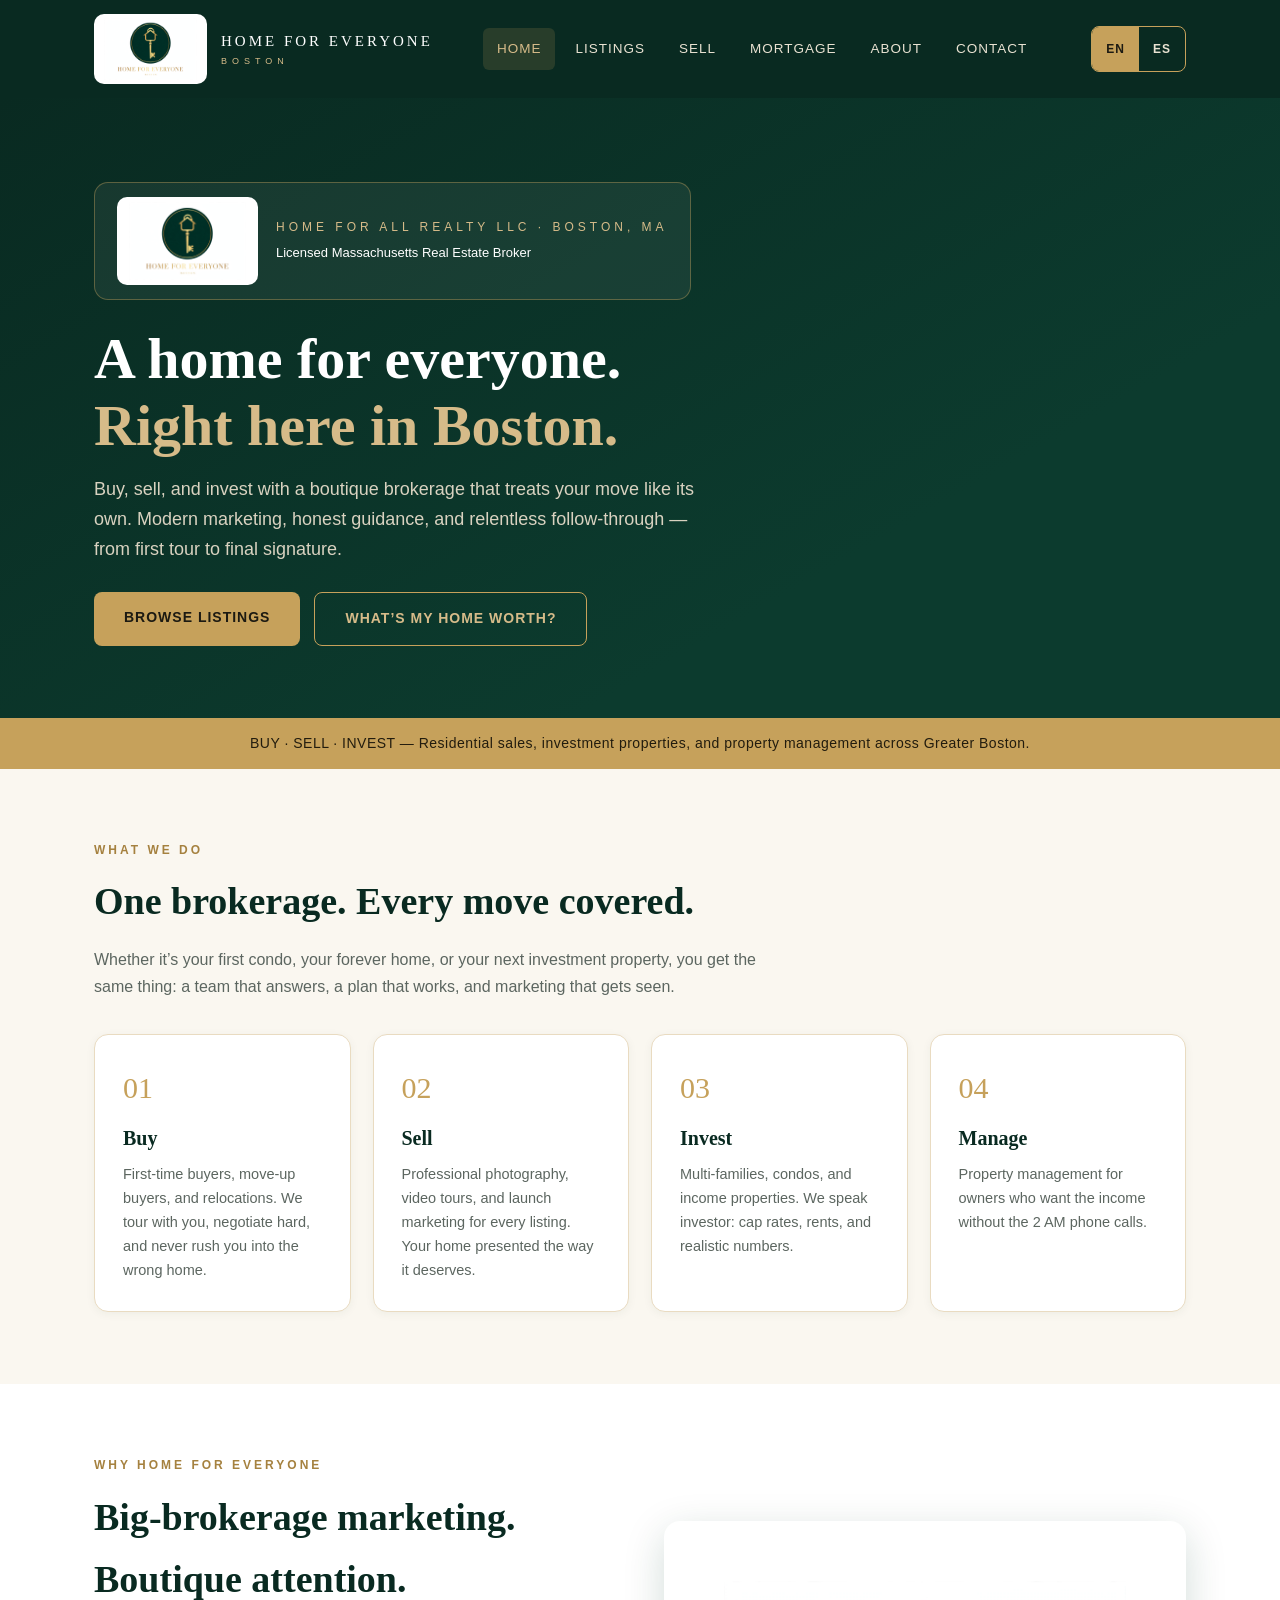
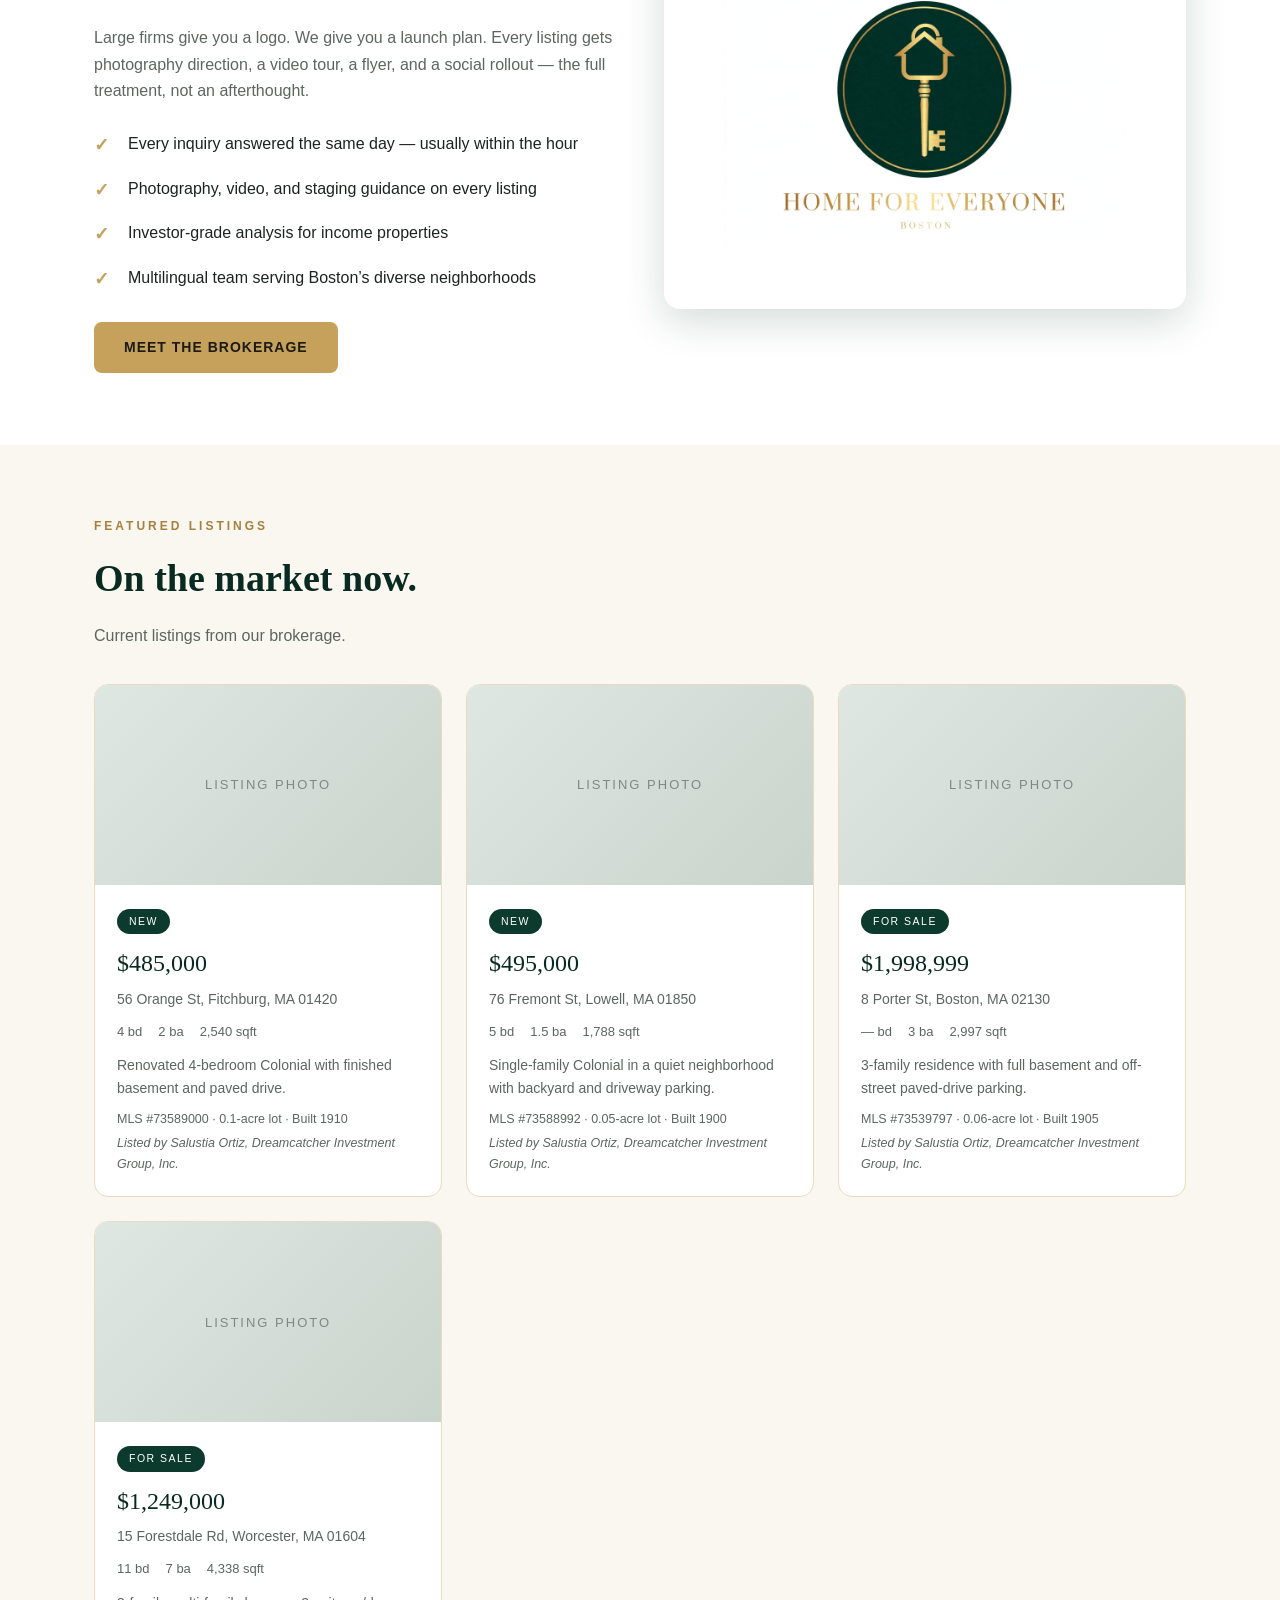
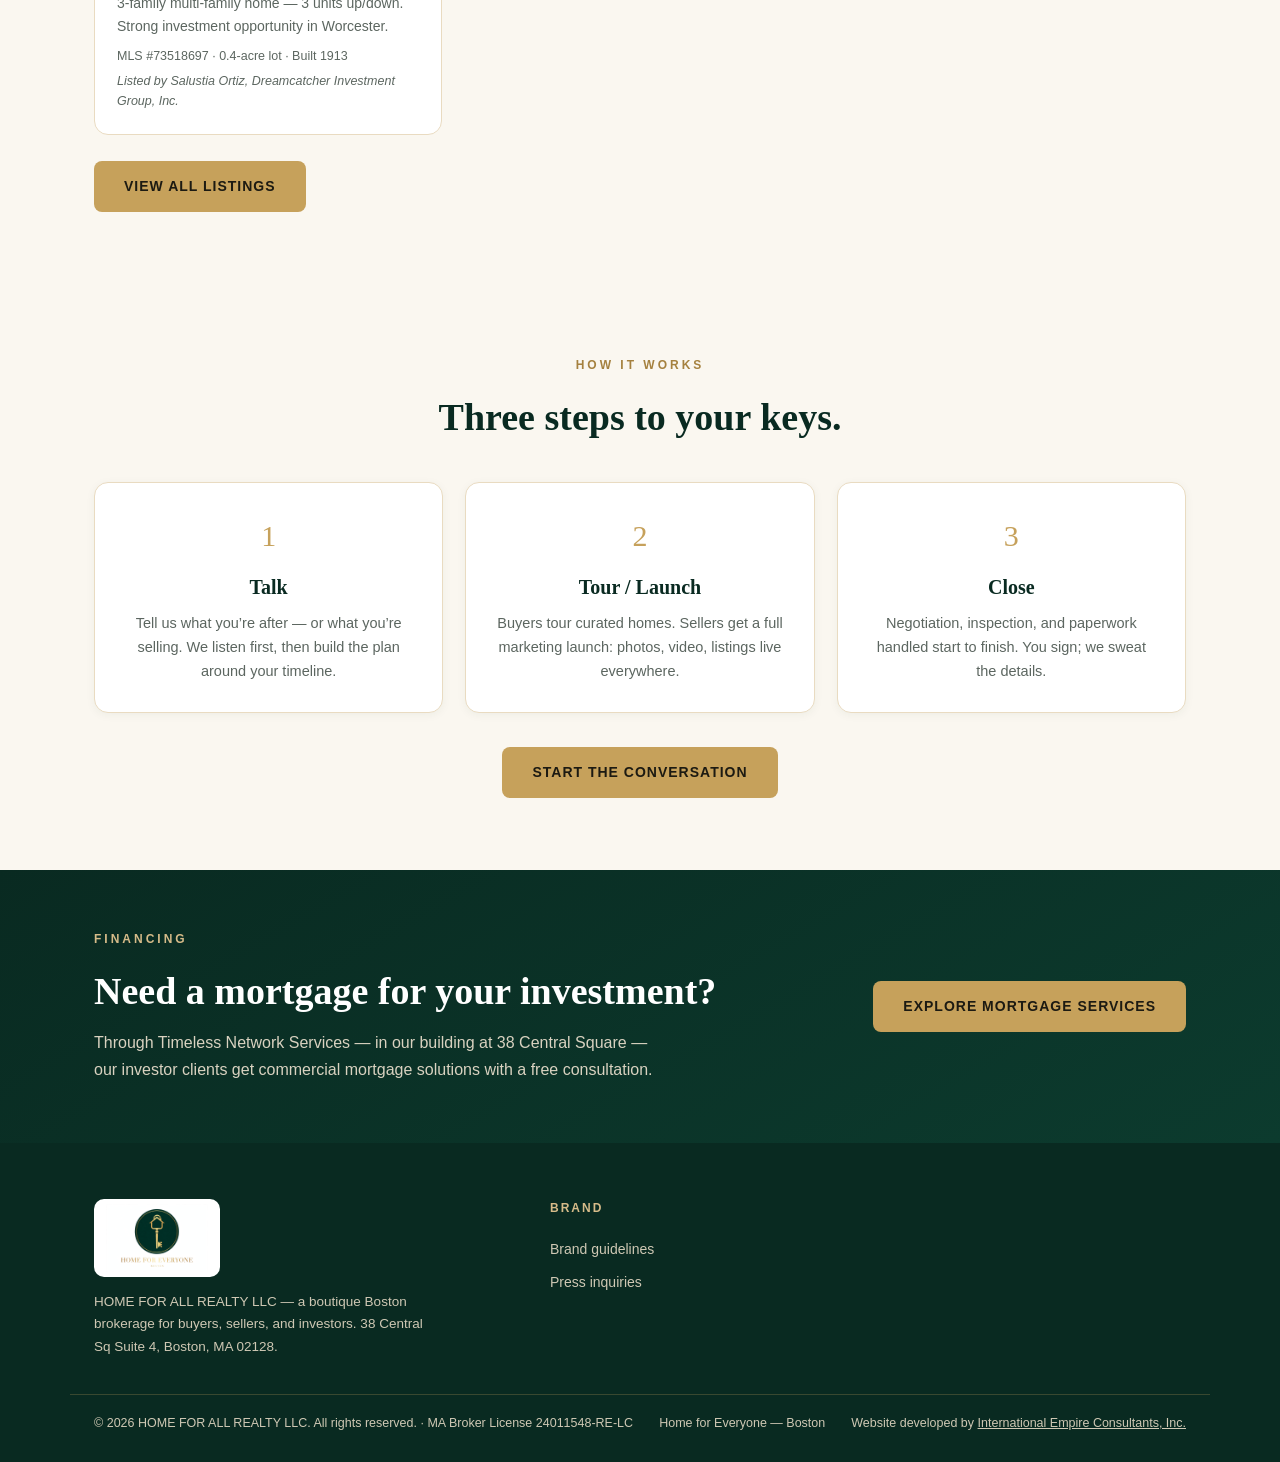
==== commit ab2f8583: "Add 'Website developed by IEC Inc.' footer credit (EN/ES) on all pages" ====
--- a/index.html
+++ b/index.html
@@ -115,7 +115,7 @@
     </div>
     <div><h4 data-i18n="foot_brand_h">Brand</h4><a href="brand.html" data-i18n="foot_brand_guide">Brand guidelines</a><a href="contact.html" data-i18n="foot_press">Press inquiries</a></div>
   </div>
-  <div class="foot-bottom"><span data-i18n="foot_rights">© 2026 HOME FOR ALL REALTY LLC. All rights reserved. · MA Broker License 24011548-RE-LC</span><span>Home for Everyone — Boston</span></div>
+  <div class="foot-bottom"><span data-i18n="foot_rights">© 2026 HOME FOR ALL REALTY LLC. All rights reserved. · MA Broker License 24011548-RE-LC</span><span>Home for Everyone — Boston</span><span data-i18n="foot_dev"></span></div>
 </footer>
 <script src="assets/admin-data.js"></script>
 <script src="assets/i18n.js"></script>
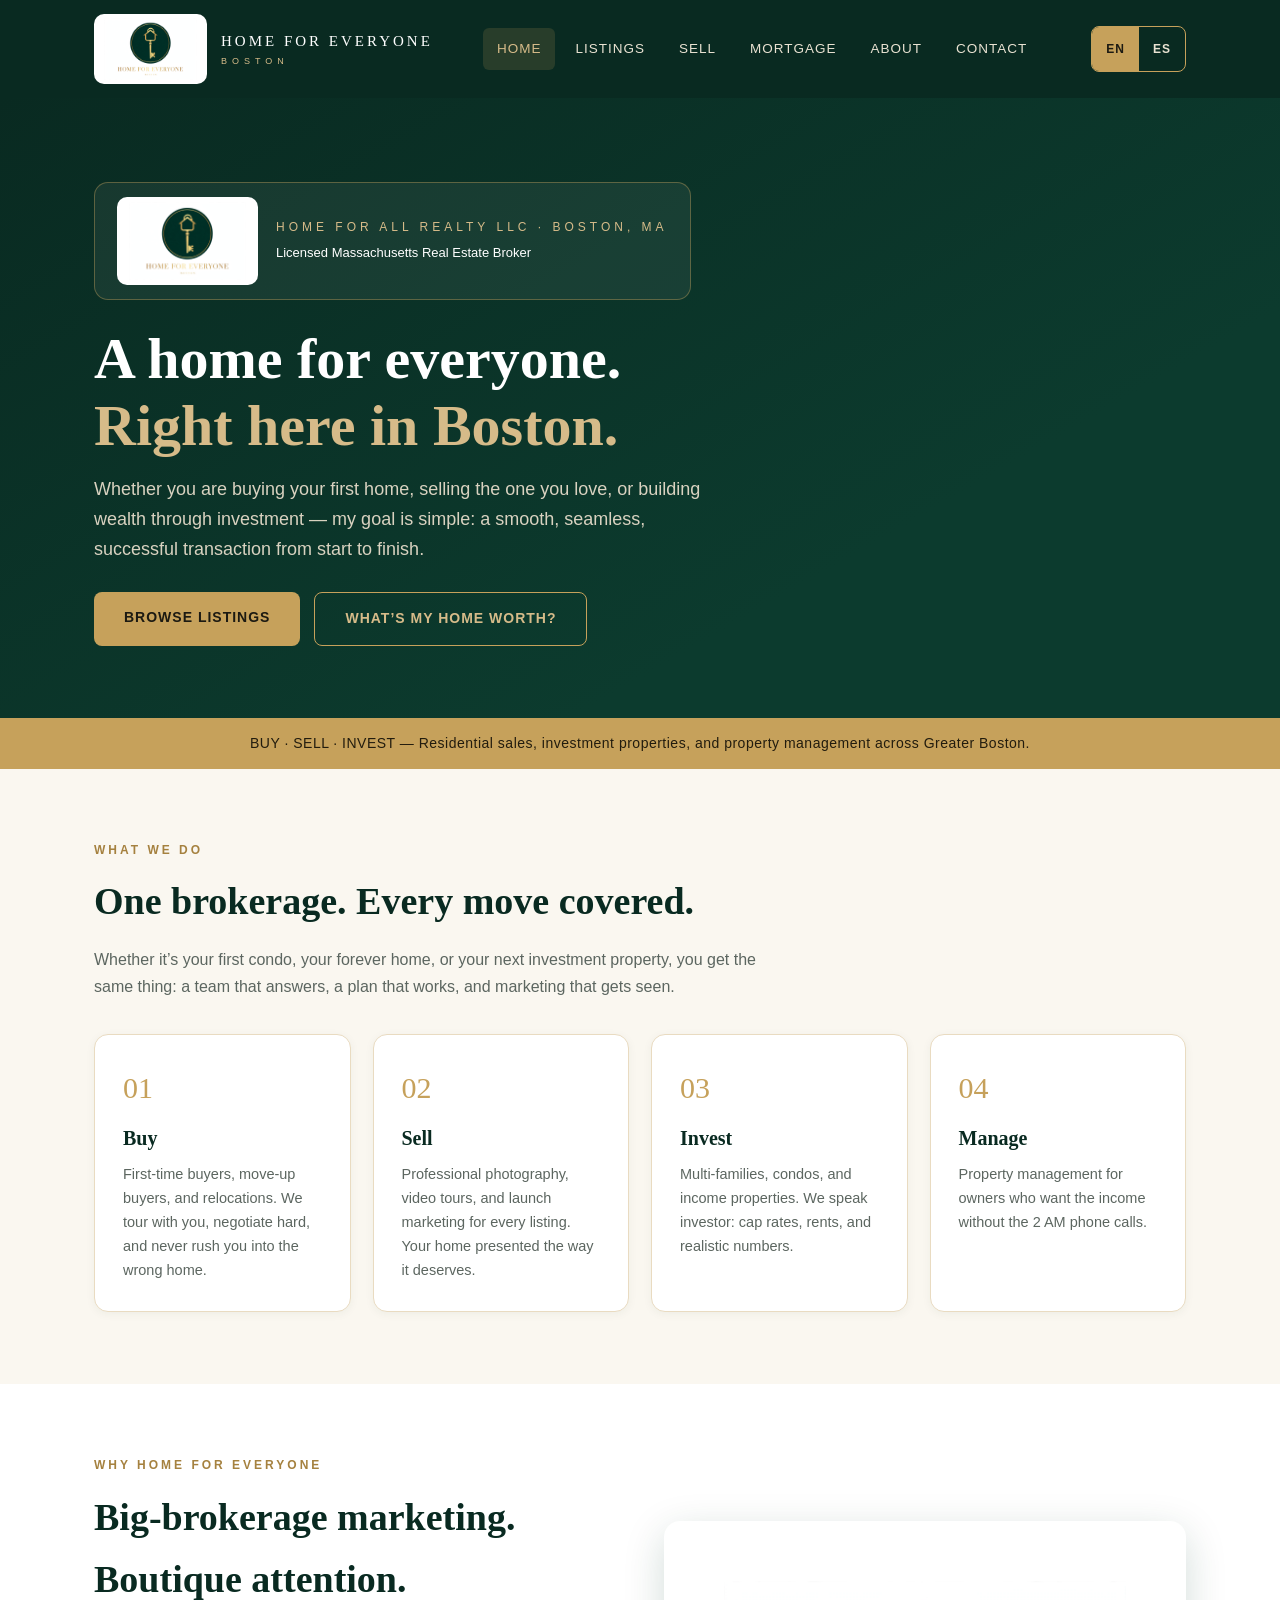
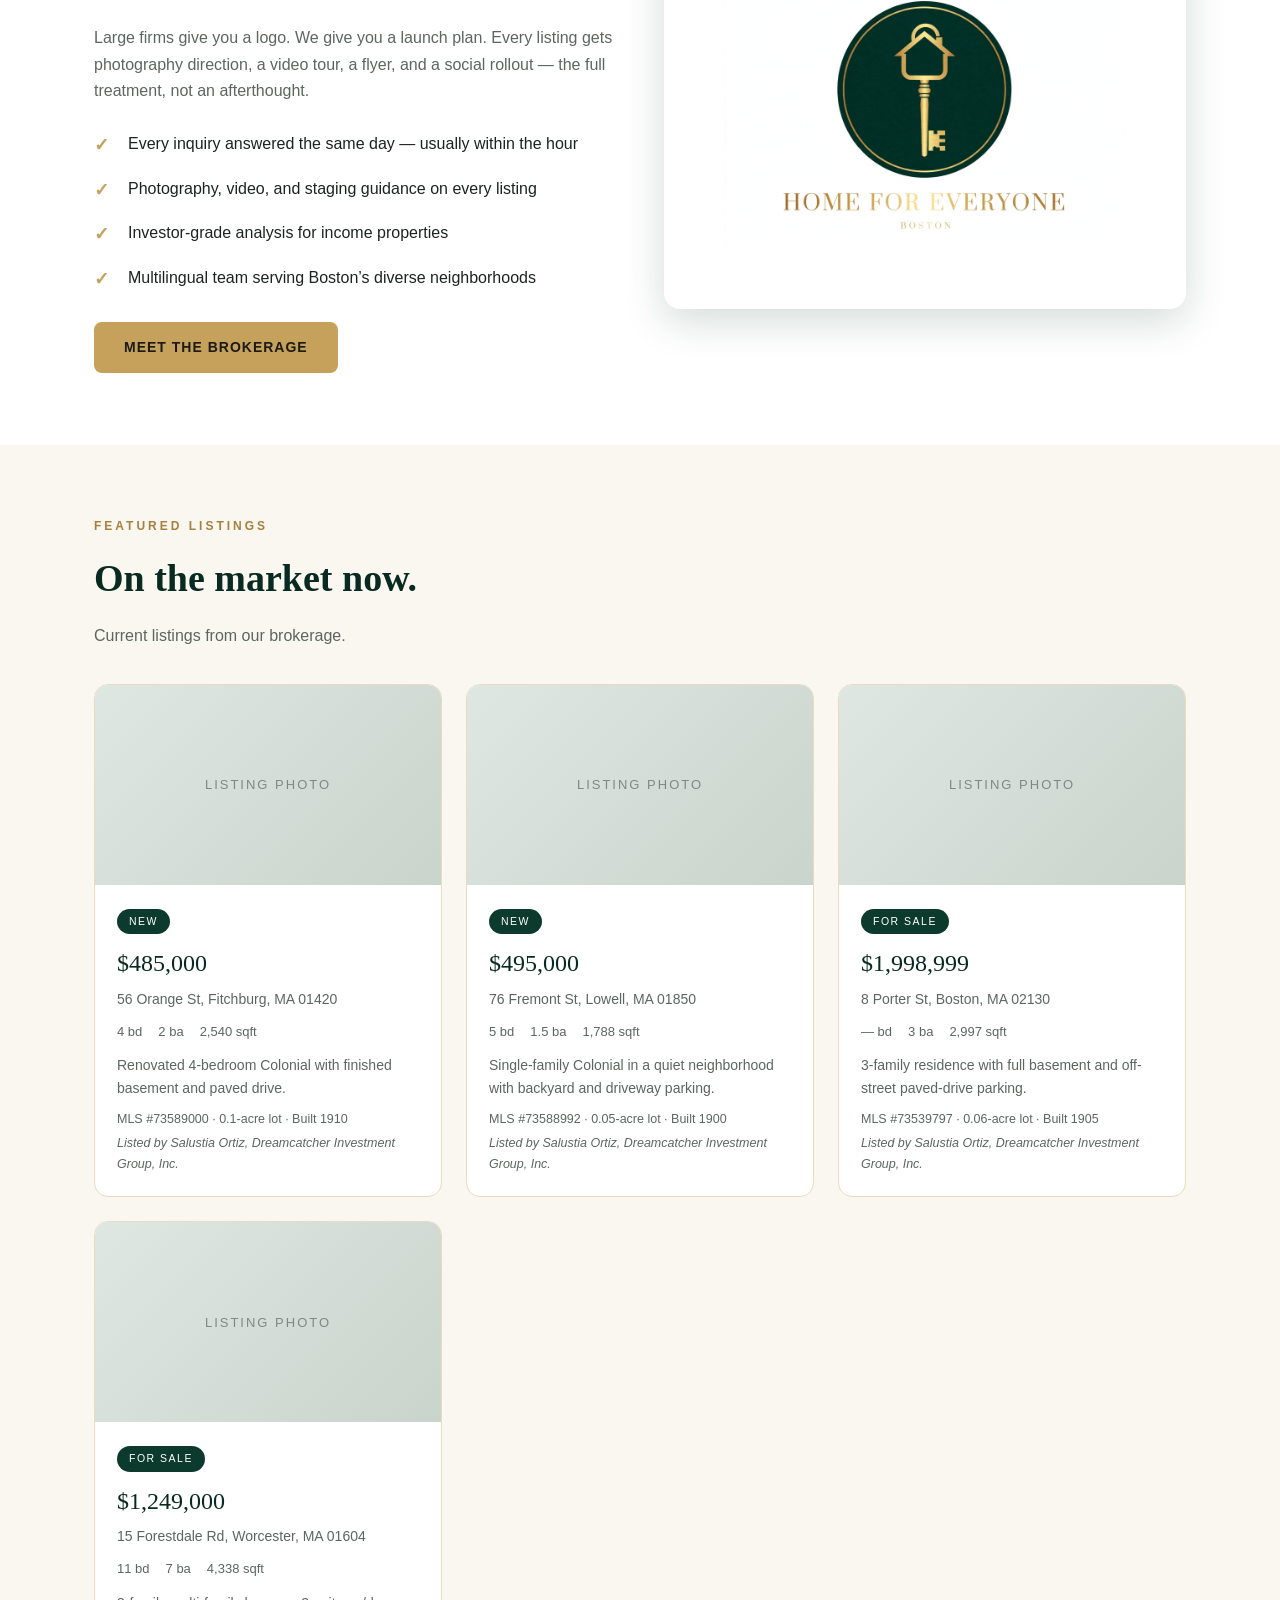
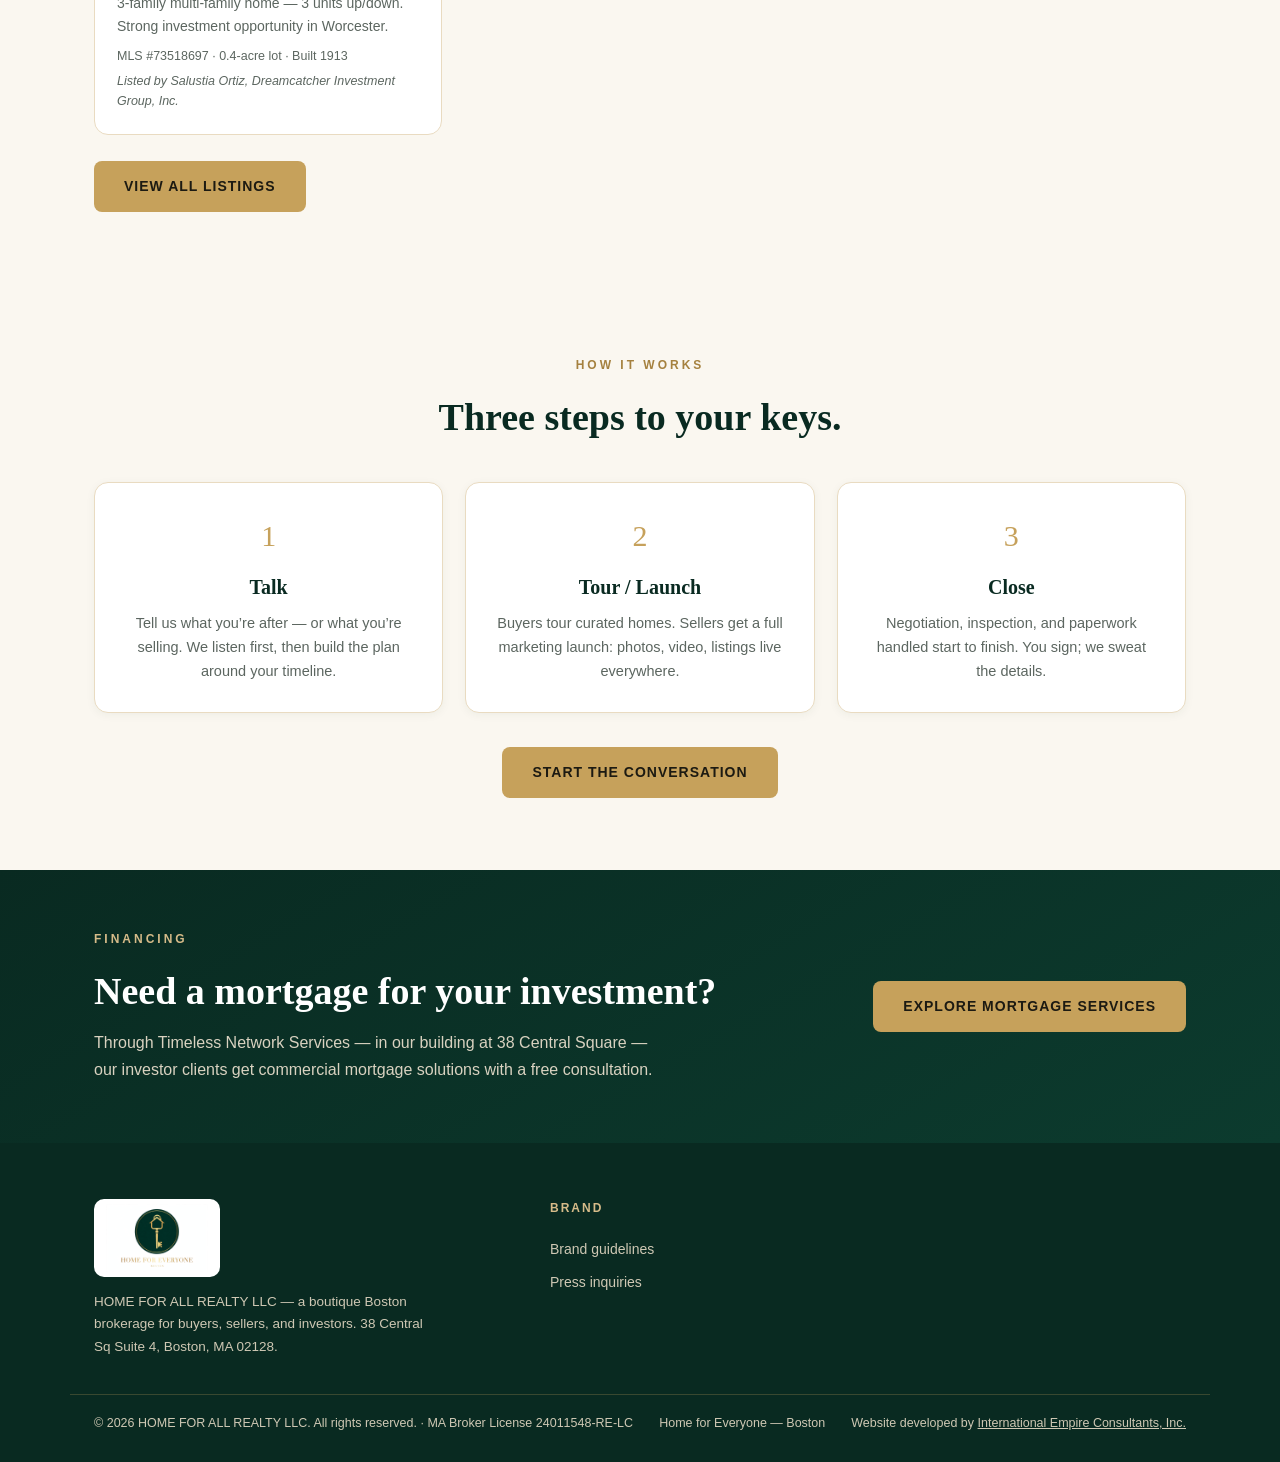
==== commit dfec4e0c: "Homepage hero pitch: buy/sell/invest smooth transaction (EN/ES)" ====
--- a/index.html
+++ b/index.html
@@ -31,7 +31,7 @@
   <div class="wrap">
     <div class="hero-badge"><img src="assets/logo.webp" alt="Home for Everyone logo"><div><div class="kicker">HOME FOR ALL REALTY LLC · Boston, MA</div><div data-i18n="hero_badge_sub" style="color:#fff;font-size:13px;margin-top:4px">Licensed Massachusetts Real Estate Broker</div></div></div>
     <h1 data-hfe="hero_title">A home for everyone.<br><em>Right here in Boston.</em></h1>
-    <p class="lede" data-hfe="hero_lede">Buy, sell, and invest with a boutique brokerage that treats your move like its own. Modern marketing, honest guidance, and relentless follow-through — from first tour to final signature.</p>
+    <p class="lede" data-hfe="hero_lede">Whether you are buying your first home, selling the one you love, or building wealth through investment — my goal is simple: a smooth, seamless, successful transaction from start to finish.</p>
     <div class="cta-row">
       <a class="btn" href="listings.html" data-i18n="cta_browse">Browse listings</a>
       <a class="btn ghost" href="sell.html" data-i18n="cta_worth">What&rsquo;s my home worth?</a>
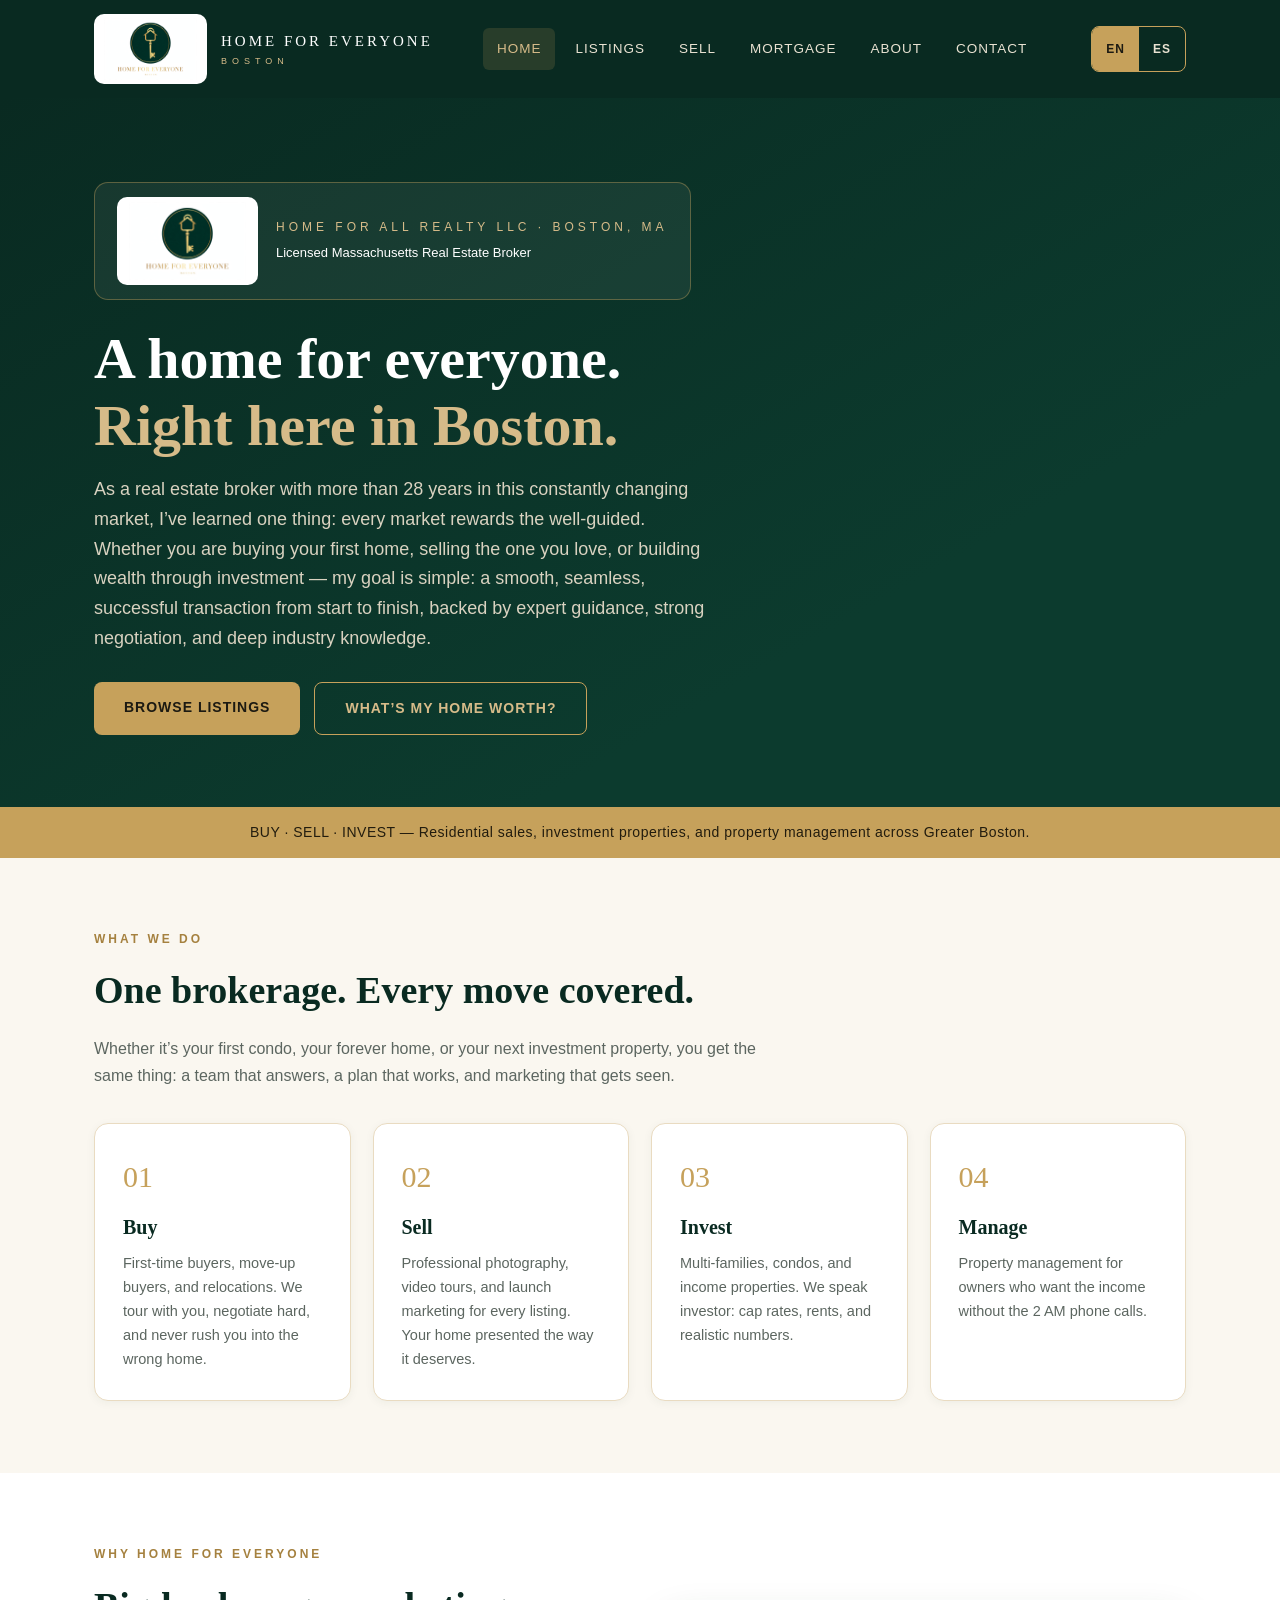
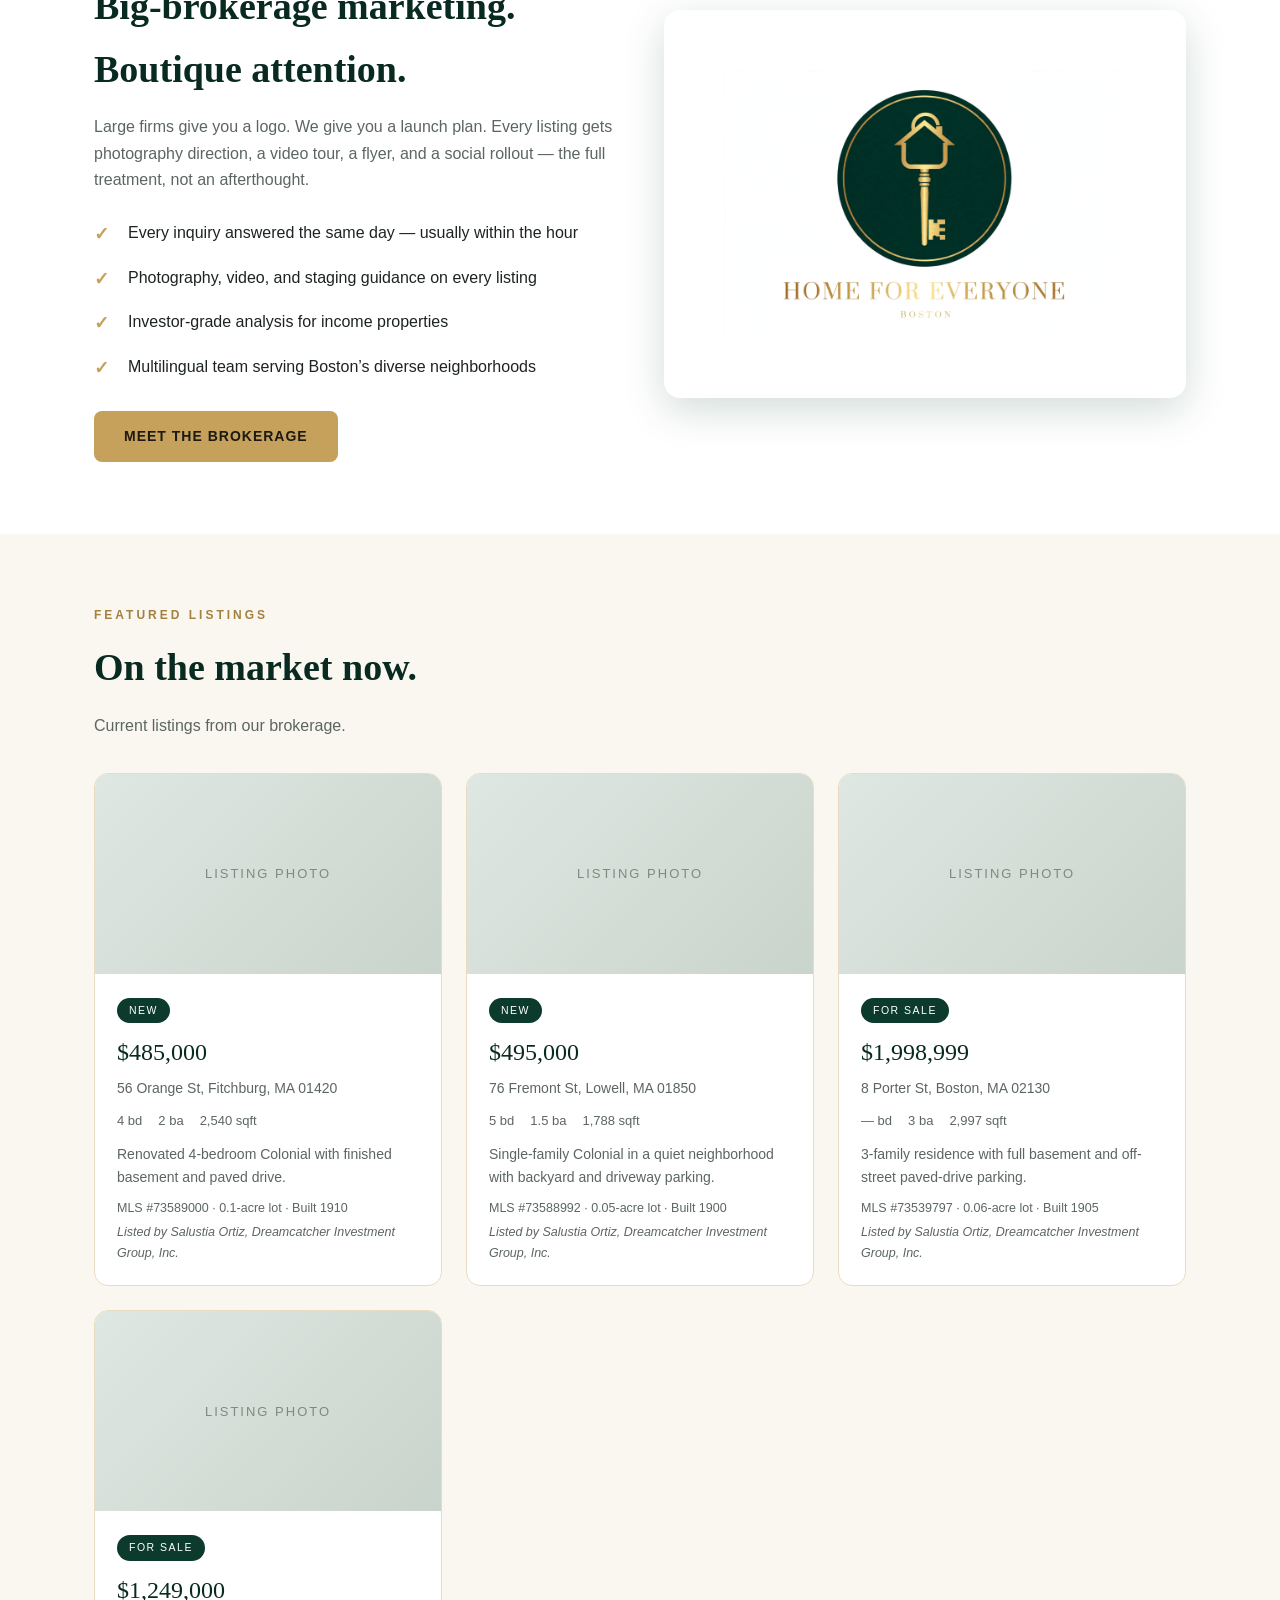
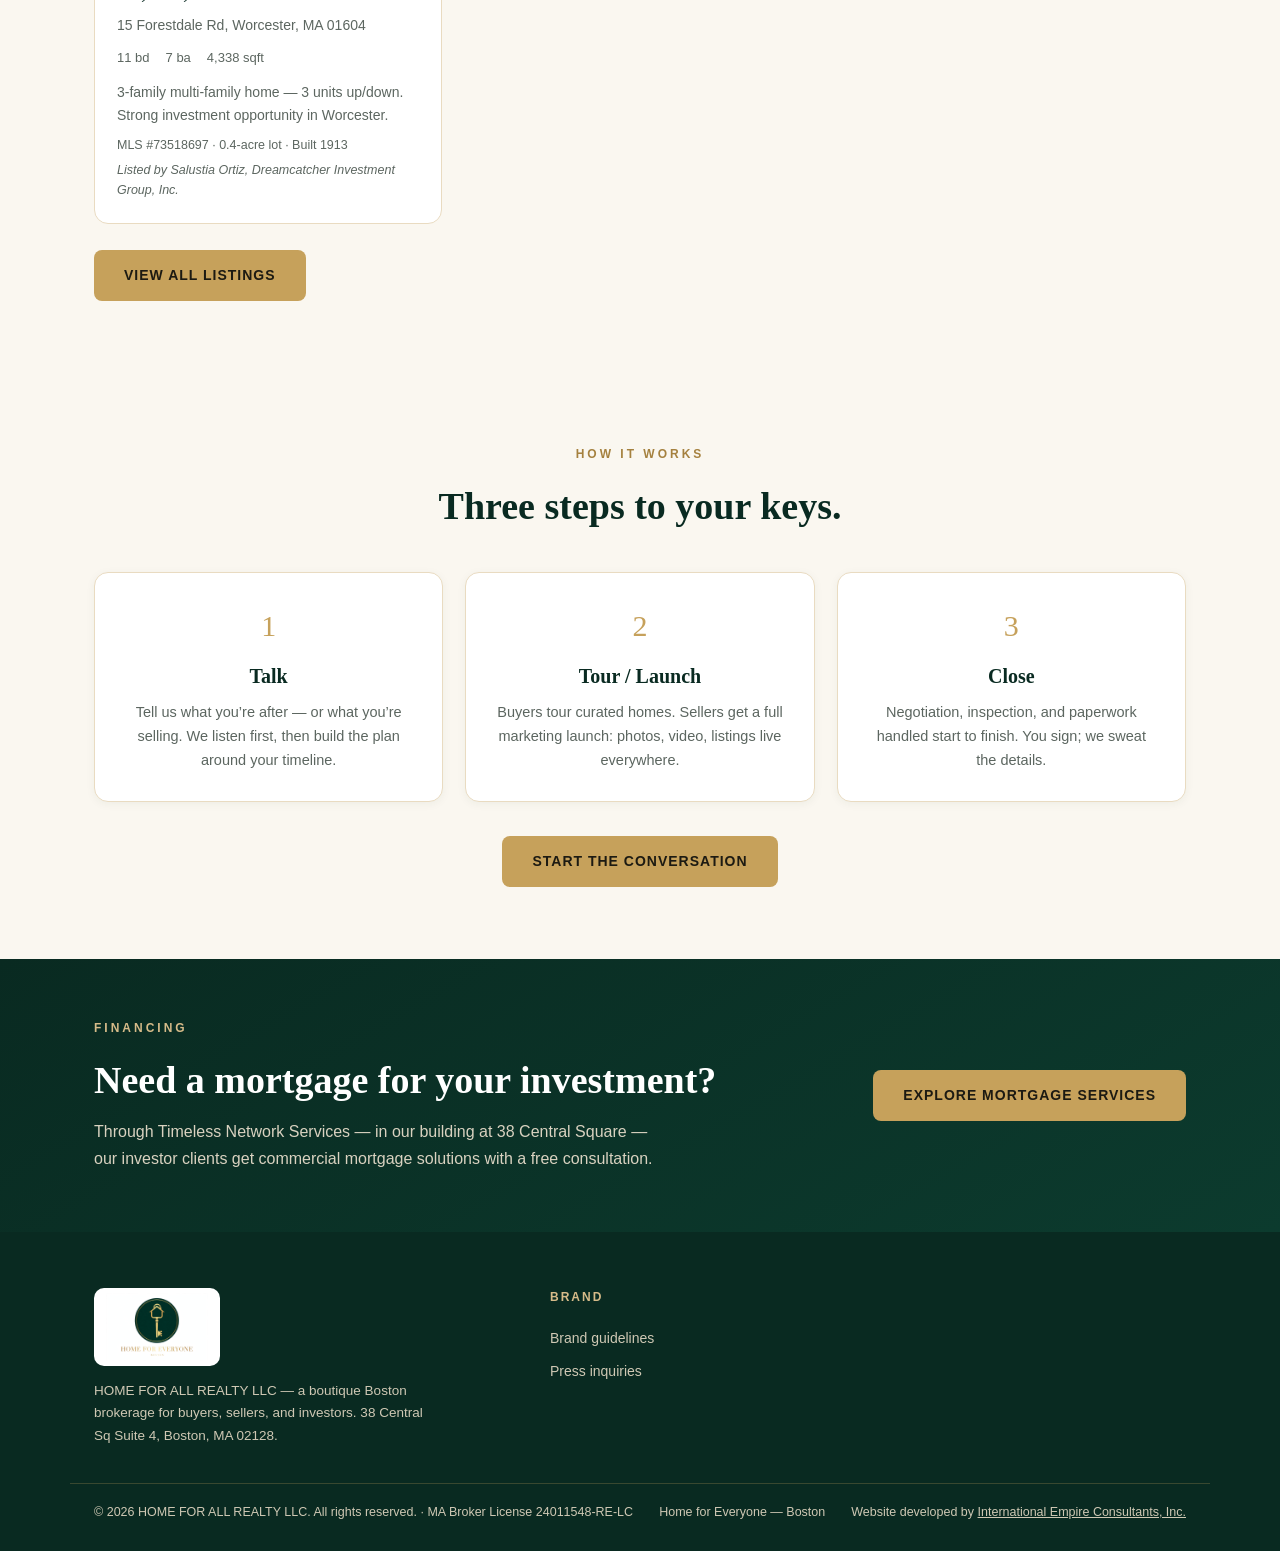
==== commit 21605c23: "Hero: combined strong statement - 28yr broker + buy/sell/invest pitch (EN/ES)" ====
--- a/index.html
+++ b/index.html
@@ -31,7 +31,7 @@
   <div class="wrap">
     <div class="hero-badge"><img src="assets/logo.webp" alt="Home for Everyone logo"><div><div class="kicker">HOME FOR ALL REALTY LLC · Boston, MA</div><div data-i18n="hero_badge_sub" style="color:#fff;font-size:13px;margin-top:4px">Licensed Massachusetts Real Estate Broker</div></div></div>
     <h1 data-hfe="hero_title">A home for everyone.<br><em>Right here in Boston.</em></h1>
-    <p class="lede" data-hfe="hero_lede">Whether you are buying your first home, selling the one you love, or building wealth through investment — my goal is simple: a smooth, seamless, successful transaction from start to finish.</p>
+    <p class="lede" data-hfe="hero_lede">As a real estate broker with more than 28 years in this constantly changing market, I&rsquo;ve learned one thing: every market rewards the well-guided. Whether you are buying your first home, selling the one you love, or building wealth through investment &mdash; my goal is simple: a smooth, seamless, successful transaction from start to finish, backed by expert guidance, strong negotiation, and deep industry knowledge.</p>
     <div class="cta-row">
       <a class="btn" href="listings.html" data-i18n="cta_browse">Browse listings</a>
       <a class="btn ghost" href="sell.html" data-i18n="cta_worth">What&rsquo;s my home worth?</a>
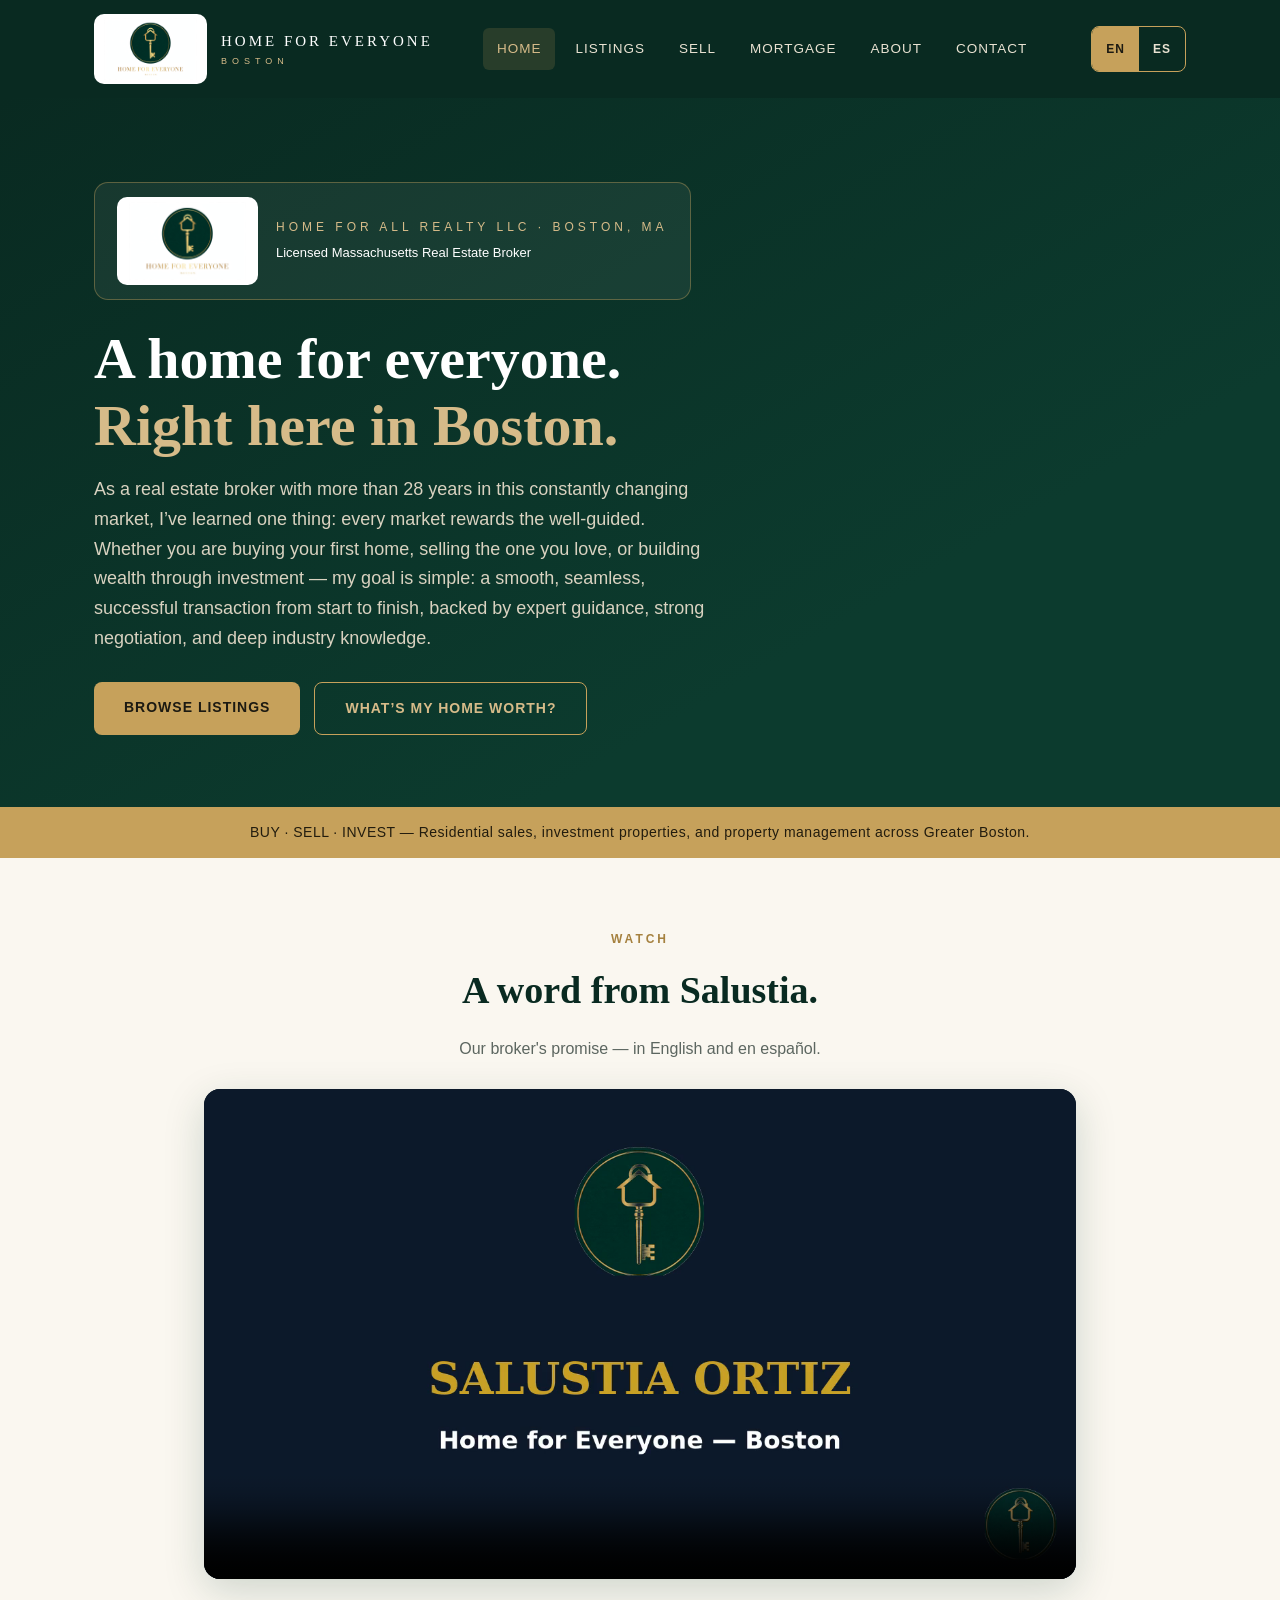
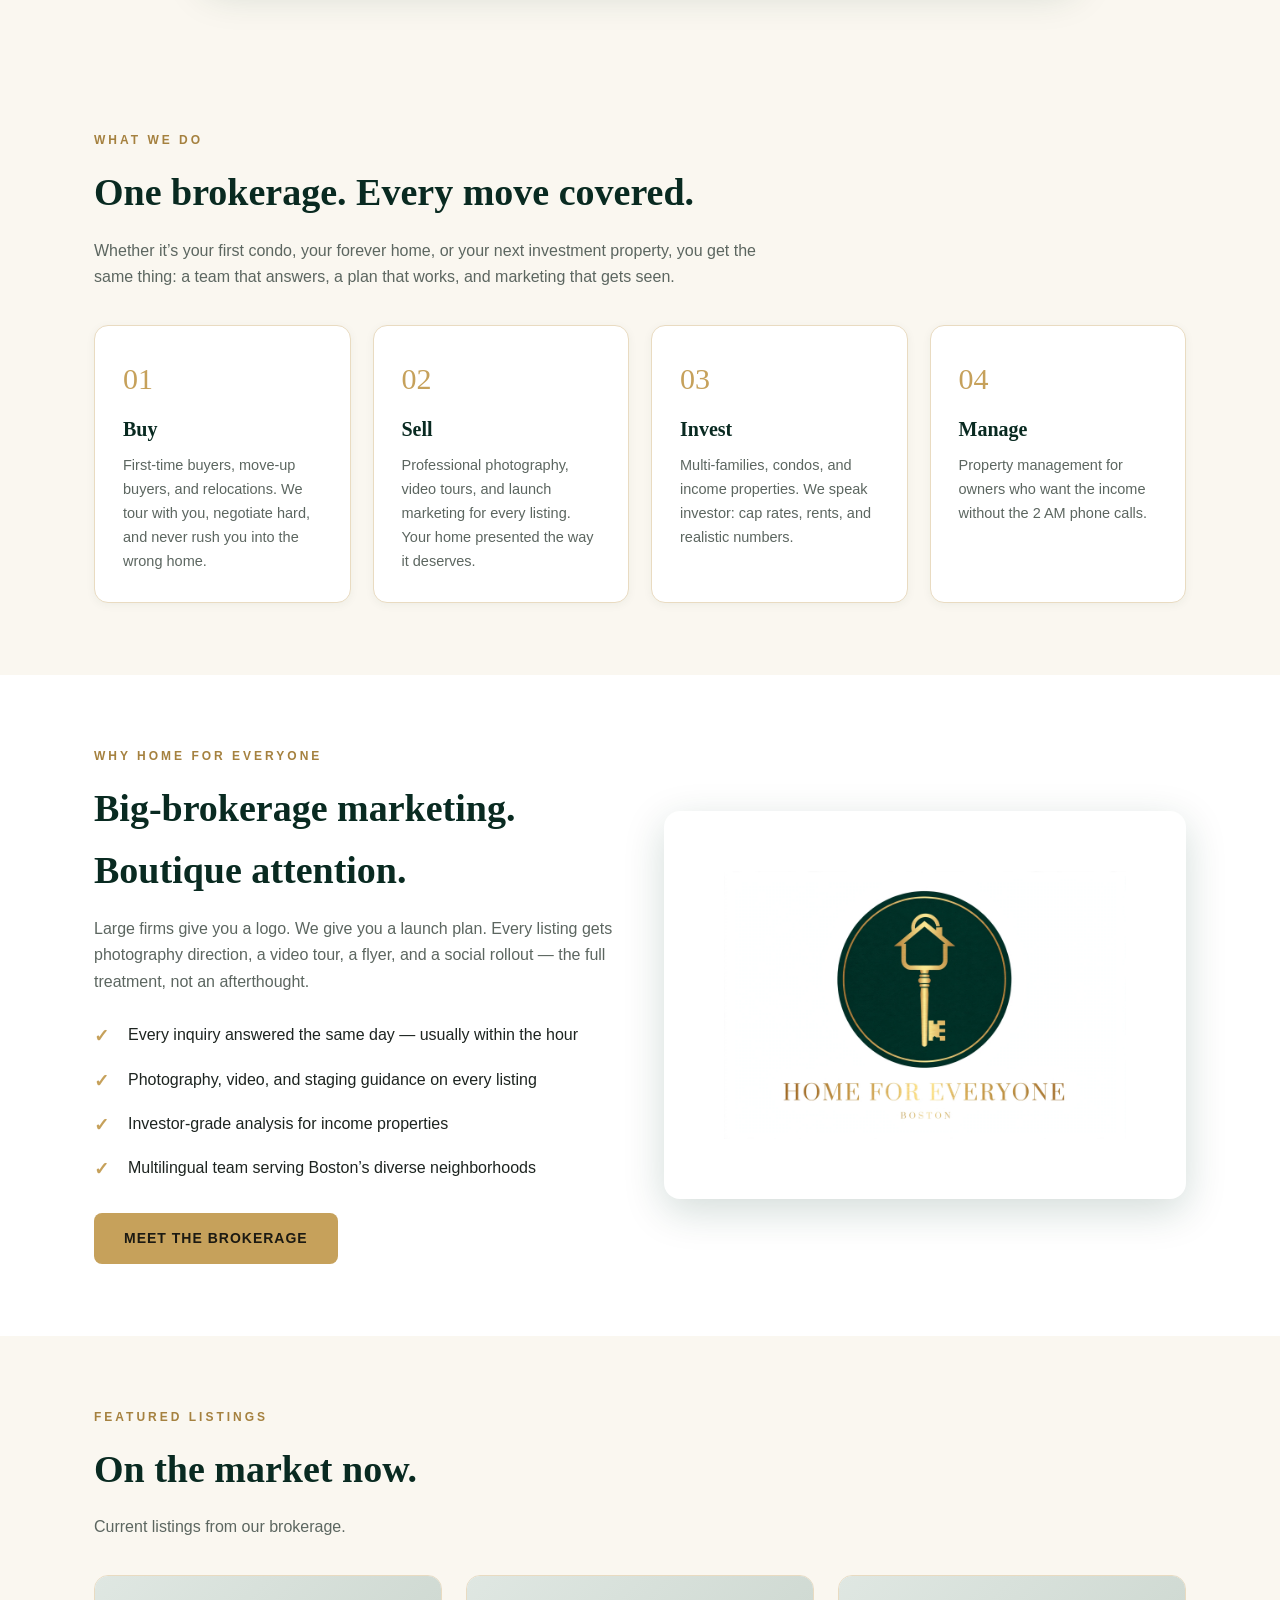
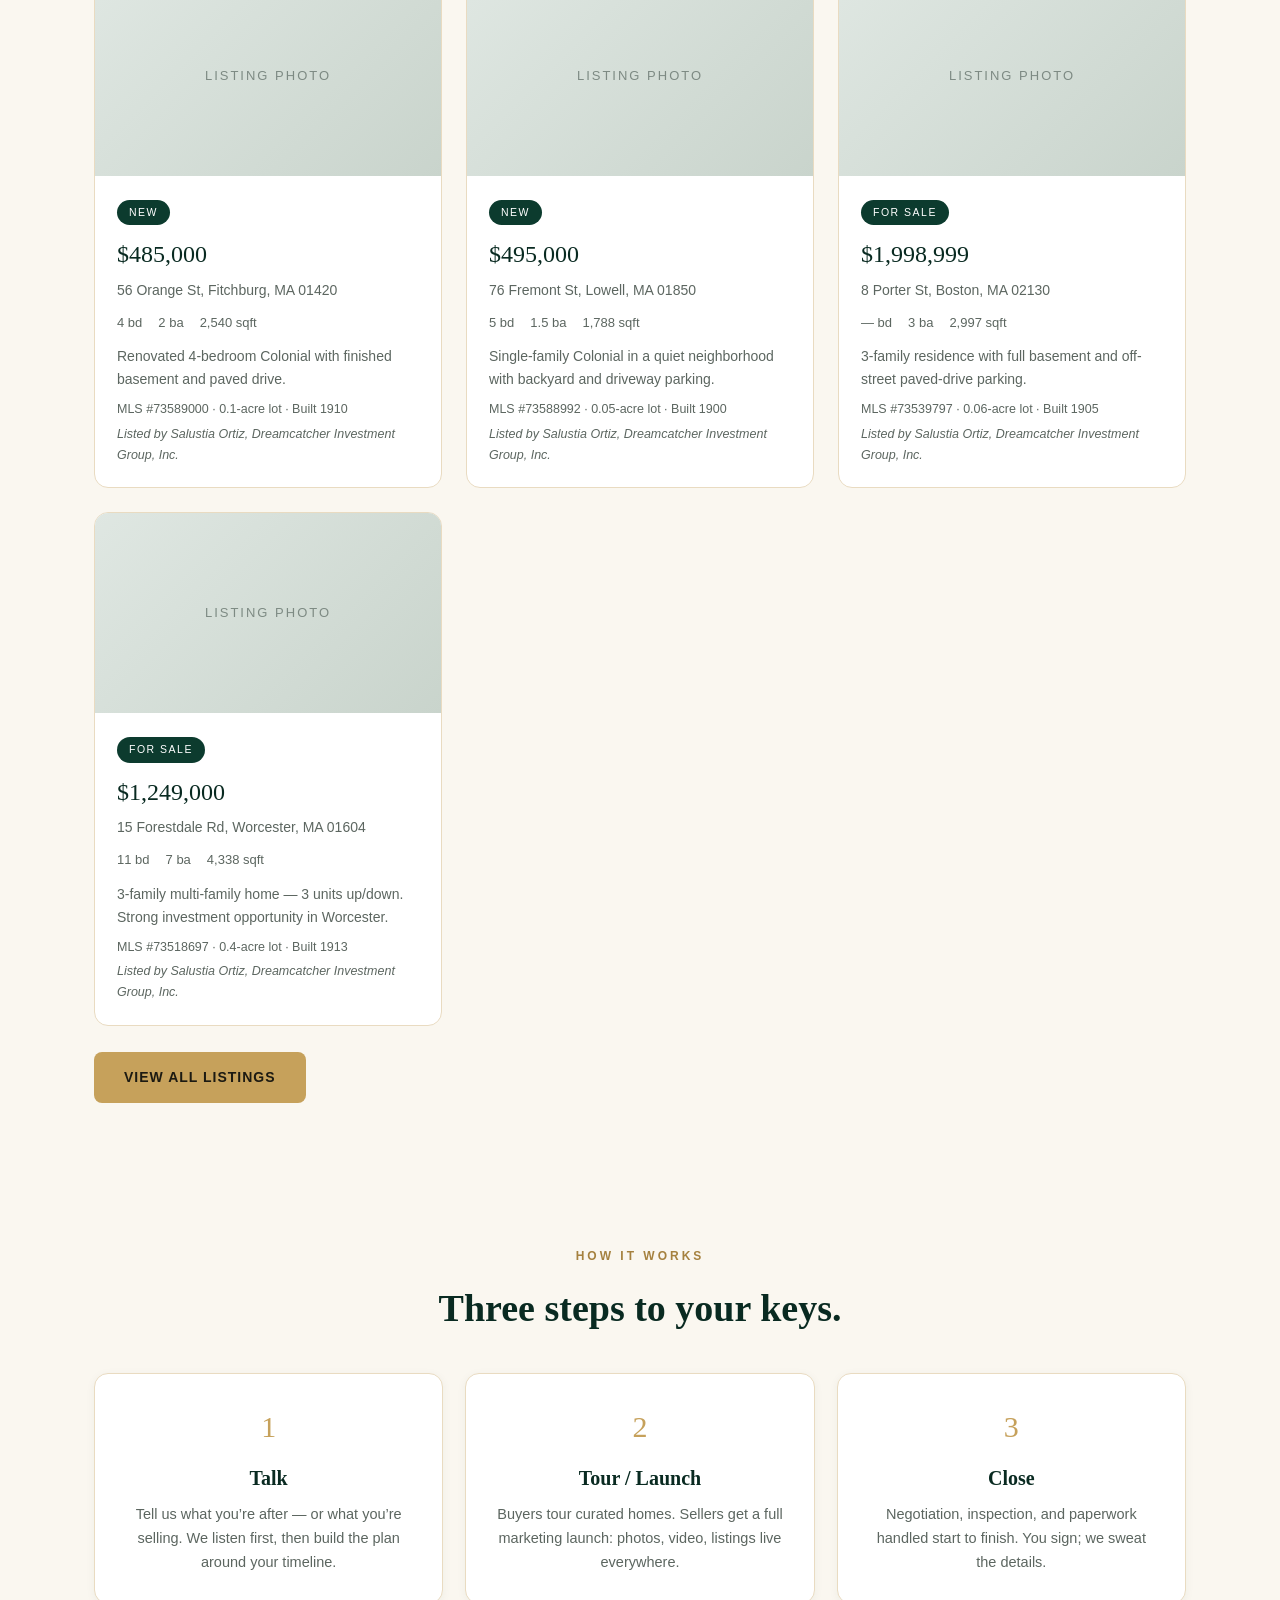
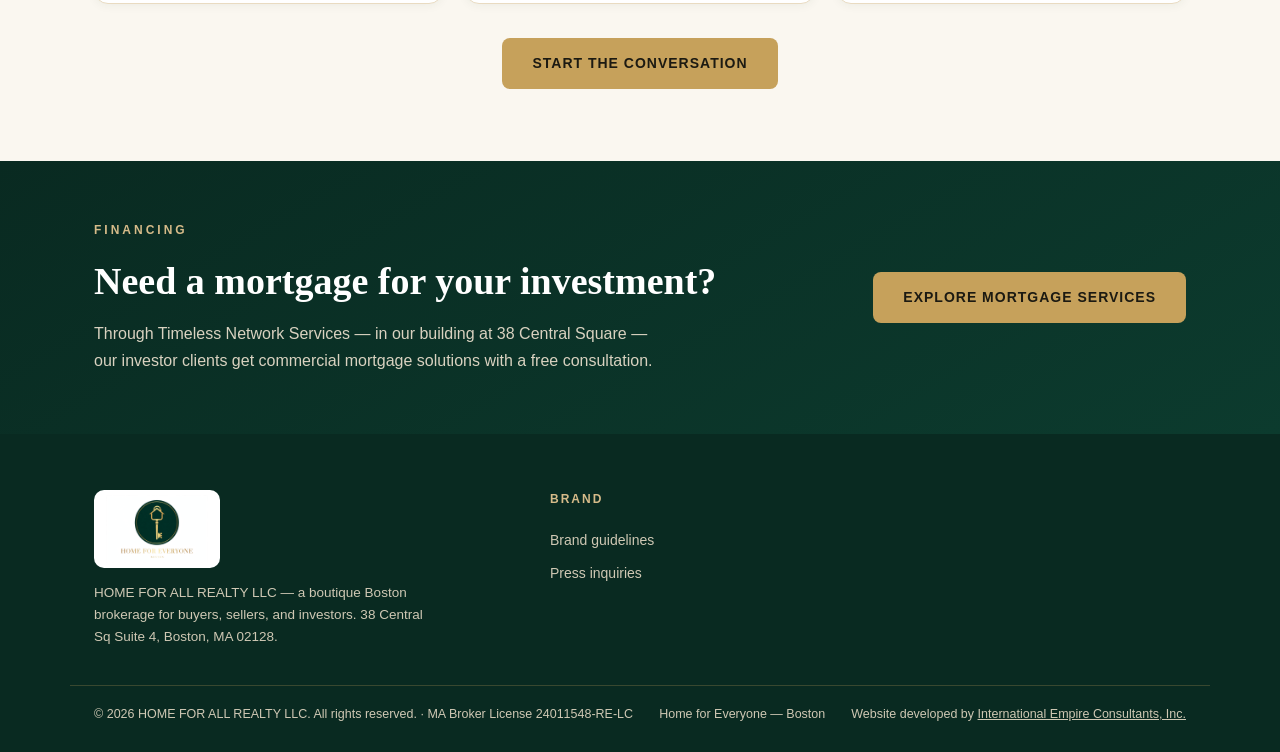
==== commit 3067a6ad: "Add Salustia statement commercial (v6, branded, bilingual EN/ES narration) to homepage - assets/salu" ====
--- a/index.html
+++ b/index.html
@@ -40,6 +40,17 @@
 </section>
 
 <div class="strip" data-hfe="notice"><strong>BUY · SELL · INVEST</strong> &nbsp;—&nbsp; Residential sales, investment properties, and property management across Greater Boston.</div>
+
+<section class="section">
+  <div class="wrap center" style="max-width:920px">
+    <div class="eyebrow" data-i18n="idx_vid_eyebrow">Watch</div>
+    <h2 data-i18n="idx_vid_h">A word from Salustia.</h2>
+    <p class="sub" data-i18n="idx_vid_p">Our broker's promise — in English and en español.</p>
+    <video class="video-frame" controls preload="metadata" poster="assets/video-poster.png" playsinline>
+      <source src="assets/salustia-statement.mp4" type="video/mp4">
+    </video>
+  </div>
+</section>
 
 <section class="section">
   <div class="wrap">
--- a/assets/style.css
+++ b/assets/style.css
@@ -131,3 +131,4 @@
   .form{padding:24px 18px}
   .foot-bottom{flex-direction:column}
 }
+.video-frame{width:100%;border-radius:16px;box-shadow:0 12px 40px rgba(12,59,46,.18);background:#0d1b2a;margin-top:18px}
